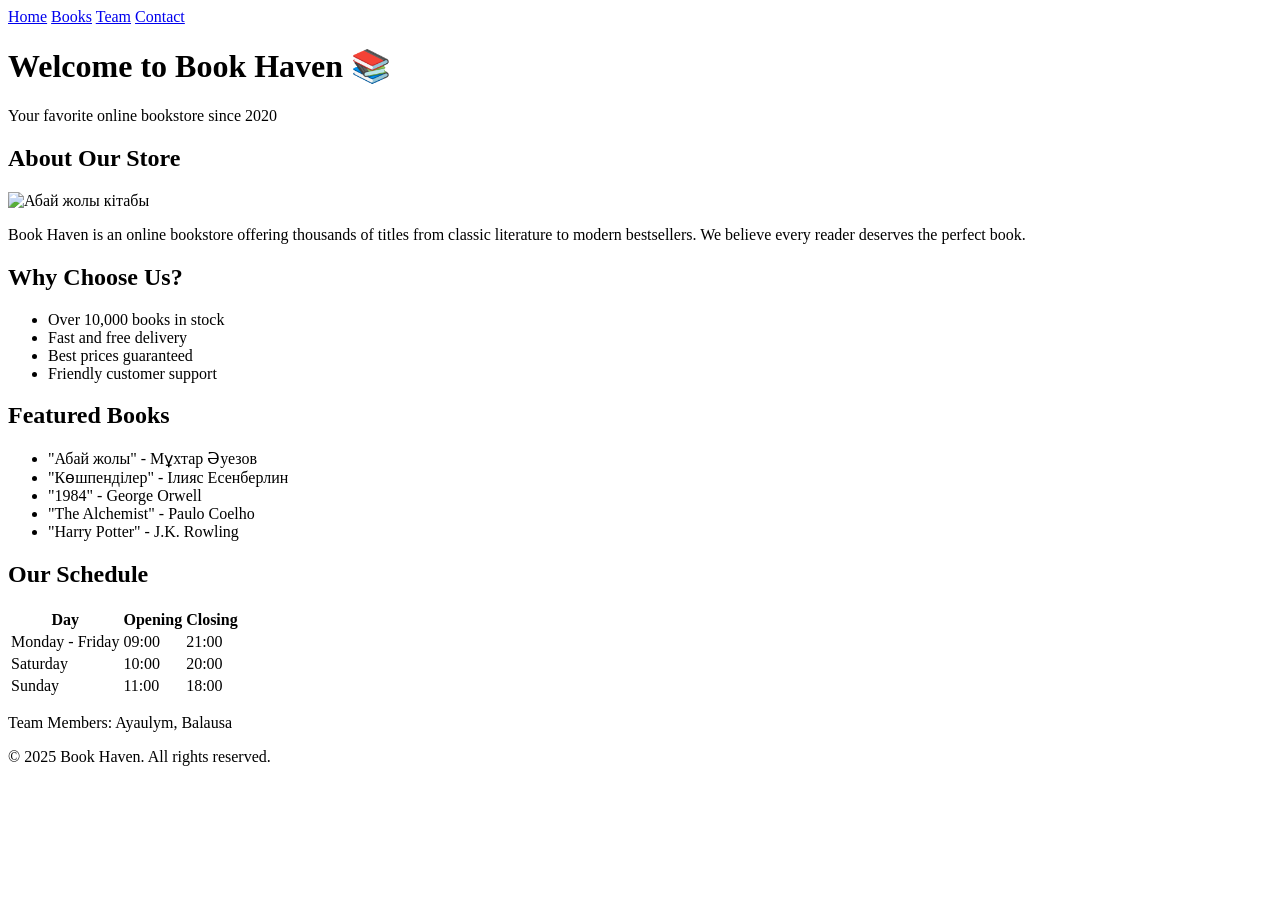
==== index.html @ 61e409a7 "Add files via upload" ====
<!DOCTYPE html>
<html lang="en">
<head>
    <meta charset="UTF-8">
    <meta name="viewport" content="width=device-width, initial-scale=1.0">
    <title>Home - Book Haven</title>
    <link rel="stylesheet" href="css/style.css">
</head>
<body>

    <nav class="nav-menu">
        <a href="index.html" class="active">Home</a>
        <a href="books.html">Books</a>
        <a href="team.html">Team</a>
        <a href="contact.html">Contact</a>
    </nav>

    <header id="main-header">
        <h1>Welcome to Book Haven 📚</h1>
        <p>Your favorite online bookstore since 2020</p>
    </header>

    <main>
        <section class="card">
            <h2>About Our Store</h2>
            <img src="images/book1.jpg" alt="Абай жолы кітабы" class="feature-img">
            <p>Book Haven is an online bookstore offering thousands of titles from classic literature to modern bestsellers. We believe every reader deserves the perfect book.</p>
        </section>

        <section class="card">
            <h2>Why Choose Us?</h2>
            <ul>
                <li>Over 10,000 books in stock</li>
                <li>Fast and free delivery</li>
                <li>Best prices guaranteed</li>
                <li>Friendly customer support</li>
            </ul>
        </section>

        <section class="card">
            <h2>Featured Books</h2>
            <ul>
                <li>"Абай жолы" - Мұхтар Әуезов</li>
                <li>"Көшпенділер" - Ілияс Есенберлин</li>
                <li>"1984" - George Orwell</li>
                <li>"The Alchemist" - Paulo Coelho</li>
                <li>"Harry Potter" - J.K. Rowling</li>
            </ul>
        </section>

        <section class="card">
            <h2>Our Schedule</h2>
            <table>
                <tr>
                    <th>Day</th>
                    <th>Opening</th>
                    <th>Closing</th>
                </tr>
                <tr>
                    <td>Monday - Friday</td>
                    <td>09:00</td>
                    <td>21:00</td>
                </tr>
                <tr>
                    <td>Saturday</td>
                    <td>10:00</td>
                    <td>20:00</td>
                </tr>
                <tr>
                    <td>Sunday</td>
                    <td>11:00</td>
                    <td>18:00</td>
                </tr>
            </table>
        </section>
    </main>

    <footer>
        <p>Team Members: Ayaulym, Balausa</p>
        <p>&copy; 2025 Book Haven. All rights reserved.</p>
    </footer>

</body>
</html>
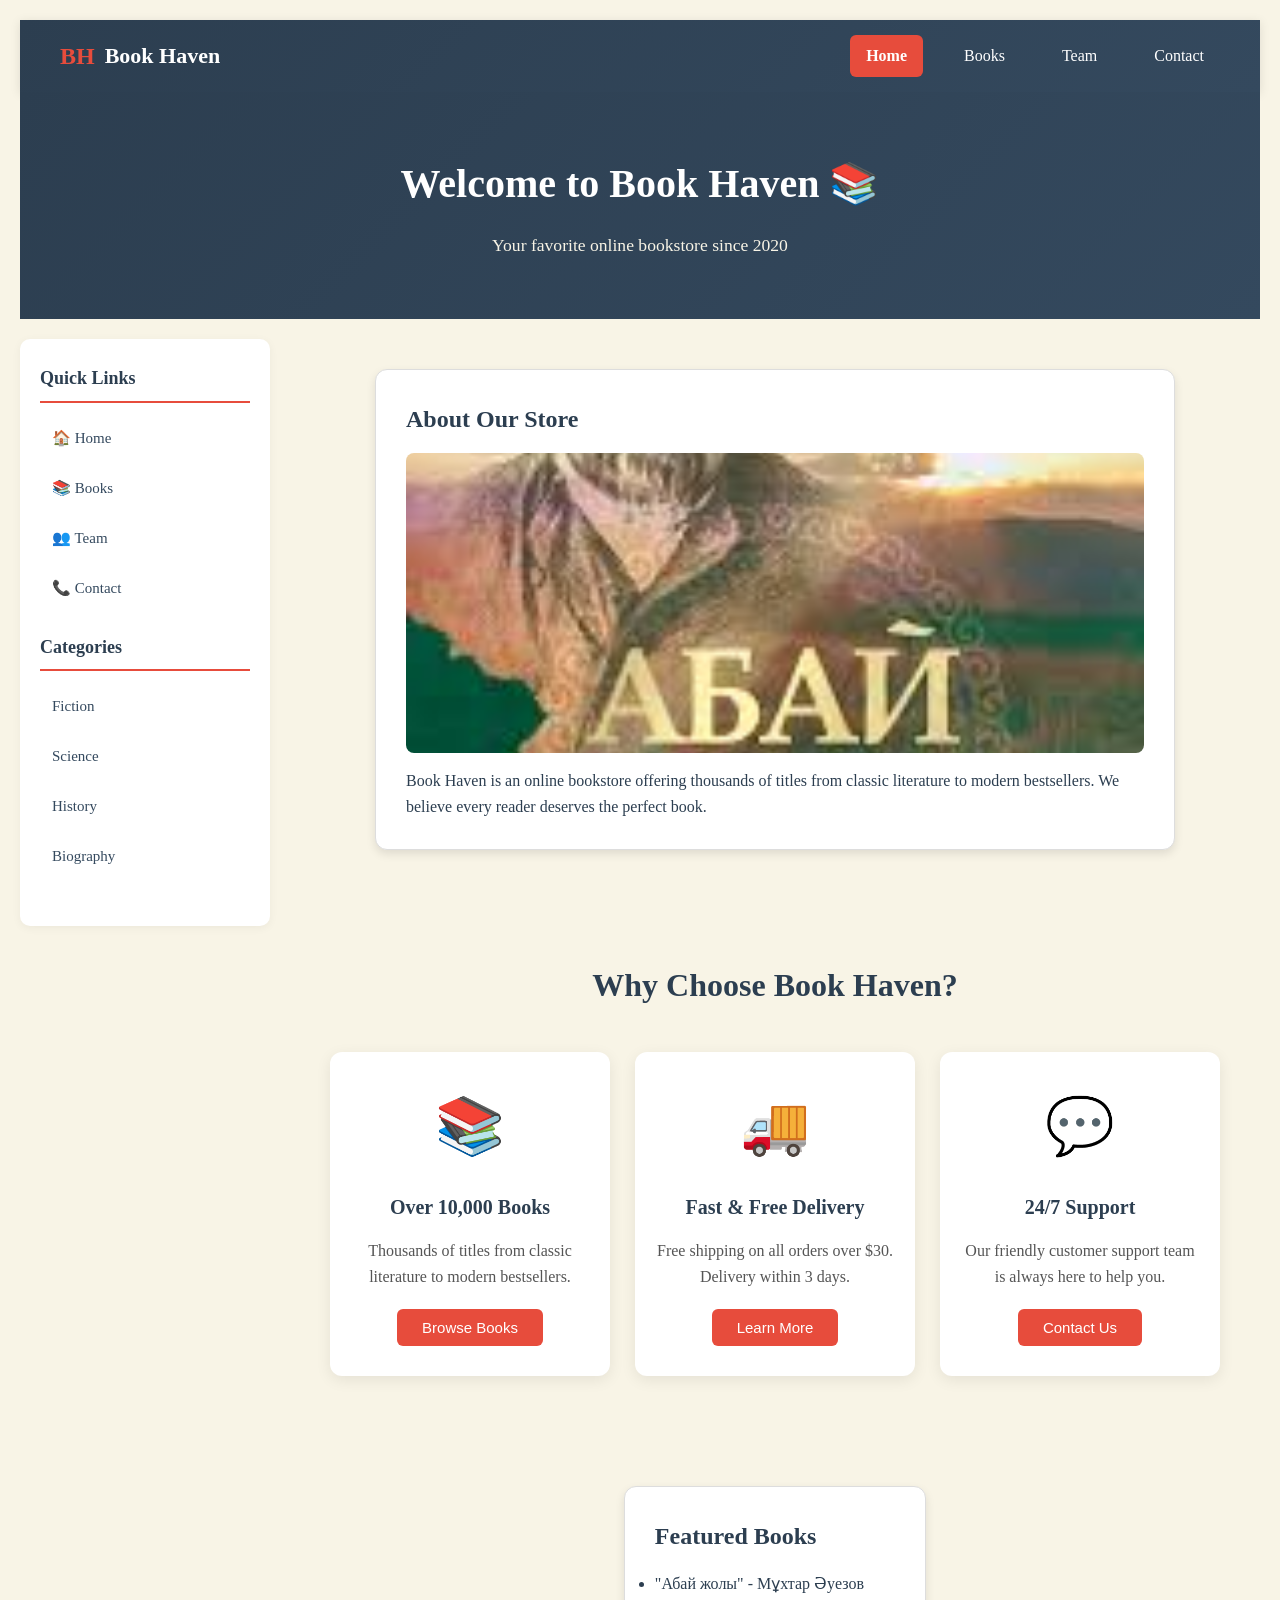
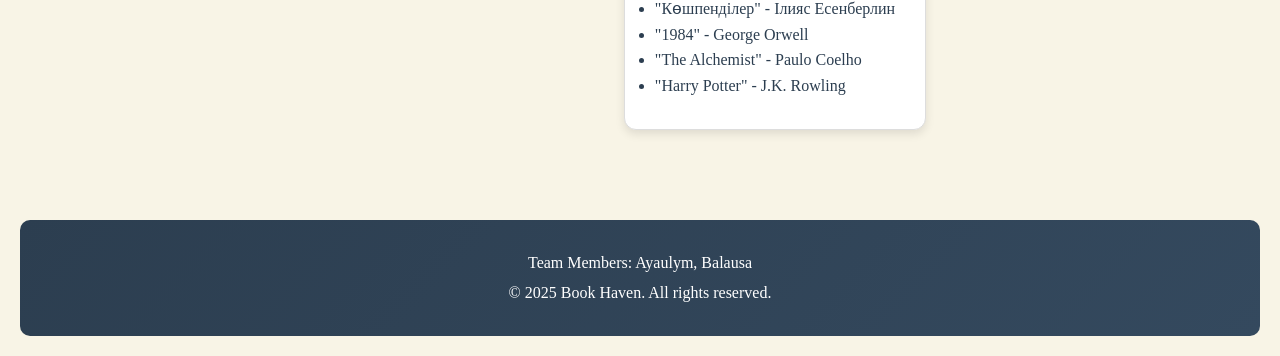
==== commit 5291f723: "Assignment 2: Complete Flexbox and Grid layouts" ====
--- a/index.html
+++ b/index.html
@@ -1,84 +1,104 @@
-<!DOCTYPE html>
-<html lang="en">
-<head>
-    <meta charset="UTF-8">
-    <meta name="viewport" content="width=device-width, initial-scale=1.0">
-    <title>Home - Book Haven</title>
-    <link rel="stylesheet" href="css/style.css">
-</head>
-<body>
-
-    <nav class="nav-menu">
-        <a href="index.html" class="active">Home</a>
-        <a href="books.html">Books</a>
-        <a href="team.html">Team</a>
-        <a href="contact.html">Contact</a>
-    </nav>
-
-    <header id="main-header">
-        <h1>Welcome to Book Haven 📚</h1>
-        <p>Your favorite online bookstore since 2020</p>
-    </header>
-
-    <main>
-        <section class="card">
-            <h2>About Our Store</h2>
-            <img src="images/book1.jpg" alt="Абай жолы кітабы" class="feature-img">
-            <p>Book Haven is an online bookstore offering thousands of titles from classic literature to modern bestsellers. We believe every reader deserves the perfect book.</p>
-        </section>
-
-        <section class="card">
-            <h2>Why Choose Us?</h2>
-            <ul>
-                <li>Over 10,000 books in stock</li>
-                <li>Fast and free delivery</li>
-                <li>Best prices guaranteed</li>
-                <li>Friendly customer support</li>
-            </ul>
-        </section>
-
-        <section class="card">
-            <h2>Featured Books</h2>
-            <ul>
-                <li>"Абай жолы" - Мұхтар Әуезов</li>
-                <li>"Көшпенділер" - Ілияс Есенберлин</li>
-                <li>"1984" - George Orwell</li>
-                <li>"The Alchemist" - Paulo Coelho</li>
-                <li>"Harry Potter" - J.K. Rowling</li>
-            </ul>
-        </section>
-
-        <section class="card">
-            <h2>Our Schedule</h2>
-            <table>
-                <tr>
-                    <th>Day</th>
-                    <th>Opening</th>
-                    <th>Closing</th>
-                </tr>
-                <tr>
-                    <td>Monday - Friday</td>
-                    <td>09:00</td>
-                    <td>21:00</td>
-                </tr>
-                <tr>
-                    <td>Saturday</td>
-                    <td>10:00</td>
-                    <td>20:00</td>
-                </tr>
-                <tr>
-                    <td>Sunday</td>
-                    <td>11:00</td>
-                    <td>18:00</td>
-                </tr>
-            </table>
-        </section>
-    </main>
-
-    <footer>
-        <p>Team Members: Ayaulym, Balausa</p>
-        <p>&copy; 2025 Book Haven. All rights reserved.</p>
-    </footer>
-
-</body>
-</html>
+<!DOCTYPE html>
+<html lang="en">
+<head>
+    <meta charset="UTF-8">
+    <meta name="viewport" content="width=device-width, initial-scale=1.0">
+    <title>Home - Book Haven</title>
+    <link rel="stylesheet" href="css/style.css">
+</head>
+<body>
+
+    <div class="page-layout">
+
+        <header class="page-header">
+            <header class="navbar">
+                <div class="logo">
+                    <span style="font-size: 24px; color: #e74c3c; font-weight: bold;">BH</span>
+                    <span>Book Haven</span>
+                </div>
+                <nav class="nav-menu">
+                    <a href="index.html" class="active">Home</a>
+                    <a href="books.html">Books</a>
+                    <a href="team.html">Team</a>
+                    <a href="contact.html">Contact</a>
+                </nav>
+            </header>
+
+            <header id="main-header">
+                <h1>Welcome to Book Haven 📚</h1>
+                <p>Your favorite online bookstore since 2020</p>
+            </header>
+        </header>
+
+        <aside class="sidebar">
+            <h3>Quick Links</h3>
+            <ul>
+                <li><a href="index.html">🏠 Home</a></li>
+                <li><a href="books.html">📚 Books</a></li>
+                <li><a href="team.html">👥 Team</a></li>
+                <li><a href="contact.html">📞 Contact</a></li>
+            </ul>
+
+            <h3>Categories</h3>
+            <ul>
+                <li><a href="#">Fiction</a></li>
+                <li><a href="#">Science</a></li>
+                <li><a href="#">History</a></li>
+                <li><a href="#">Biography</a></li>
+            </ul>
+        </aside>
+
+        <main class="main-content">
+
+            <section class="card">
+                <h2>About Our Store</h2>
+                <img src="images/book1.jpg" alt="Абай жолы кітабы" class="feature-img">
+                <p>Book Haven is an online bookstore offering thousands of titles from classic literature to modern bestsellers. We believe every reader deserves the perfect book.</p>
+            </section>
+
+            <section class="cards-section">
+                <h2>Why Choose Book Haven?</h2>
+                <div class="cards-container">
+                    <div class="card-item">
+                        <div class="card-icon">📚</div>
+                        <h3>Over 10,000 Books</h3>
+                        <p>Thousands of titles from classic literature to modern bestsellers.</p>
+                        <button>Browse Books</button>
+                    </div>
+                    <div class="card-item">
+                        <div class="card-icon">🚚</div>
+                        <h3>Fast & Free Delivery</h3>
+                        <p>Free shipping on all orders over $30. Delivery within 3 days.</p>
+                        <button>Learn More</button>
+                    </div>
+                    <div class="card-item">
+                        <div class="card-icon">💬</div>
+                        <h3>24/7 Support</h3>
+                        <p>Our friendly customer support team is always here to help you.</p>
+                        <button>Contact Us</button>
+                    </div>
+                </div>
+            </section>
+
+            <section class="card">
+                <h2>Featured Books</h2>
+                <ul>
+                    <li>"Абай жолы" - Мұхтар Әуезов</li>
+                    <li>"Көшпенділер" - Ілияс Есенберлин</li>
+                    <li>"1984" - George Orwell</li>
+                    <li>"The Alchemist" - Paulo Coelho</li>
+                    <li>"Harry Potter" - J.K. Rowling</li>
+                </ul>
+            </section>
+
+        </main>
+
+        <footer class="page-footer">
+            <p>Team Members: Ayaulym, Balausa</p>
+            <p>&copy; 2025 Book Haven. All rights reserved.</p>
+        </footer>
+
+    </div>
+
+</body>
+</html>
--- a/css/style.css
+++ b/css/style.css
@@ -0,0 +1,459 @@
+* {
+    margin: 0;
+    padding: 0;
+    box-sizing: border-box;
+}
+
+body {
+    font-family: 'Georgia', 'Segoe UI', serif;
+    background-color: #f0eee9;
+    color: #2c3e50;
+    line-height: 1.6;
+}
+
+h1, h2, h3 {
+    color: #2c3e50;
+    margin-bottom: 15px;
+    font-family: 'Georgia', serif;
+}
+
+a {
+    text-decoration: none;
+    color: #2c3e50;
+    transition: 0.3s;
+}
+
+a:hover {
+    color: #e74c3c;
+}
+
+#main-header {
+    background: linear-gradient(135deg, #2c3e50, #34495e);
+    color: white;
+    padding: 60px 20px;
+    text-align: center;
+}
+
+#main-header h1 {
+    color: white;
+    font-size: 2.5rem;
+}
+
+#main-header p {
+    color: #f8f4e6;
+    font-size: 1.1rem;
+}
+
+
+.navbar {
+  display: flex;
+  justify-content: space-between;
+  align-items: center;
+  padding: 15px 40px;
+  background: linear-gradient(135deg, #2c3e50, #34495e);
+  box-shadow: 0 2px 10px rgba(0, 0, 0, 0.1);
+}
+
+.logo {
+  display: flex;
+  align-items: center;
+  gap: 10px;
+  color: white;
+  font-size: 22px;
+  font-weight: bold;
+  font-family: 'Georgia', serif;
+}
+
+.logo img {
+  width: 45px;
+  height: 45px;
+  object-fit: contain;
+  border-radius: 50%;
+}
+
+.nav-menu {
+  display: flex;
+  gap: 25px;
+  align-items: center;
+  background: none;        
+  padding: 0;             
+  text-align: left;        
+}
+
+.nav-menu a {
+  color: white;
+  text-decoration: none;
+  font-size: 16px;
+  padding: 8px 16px;
+  border-radius: 6px;
+  transition: all 0.3s ease;
+  margin: 0;               
+}
+
+.nav-menu a:hover {
+  background: #e74c3c;
+  color: white;
+  transform: translateY(-2px);
+}
+
+.nav-menu a.active {
+  background: #e74c3c;
+  color: white;
+  font-weight: bold;
+}
+
+.card {
+    background: white;
+    margin: 30px auto;
+    padding: 30px;
+    border-radius: 12px;
+    border: 1px solid #ddd;
+    max-width: 800px;
+    box-shadow: 0 4px 10px rgba(0,0,0,0.1);
+}
+
+.feature-img {
+    width: 100%;
+    max-width: 400px;
+    height: 250px;
+    object-fit: cover;
+    border-radius: 10px;
+    margin: 15px 0;
+    display: block;
+}
+
+.profile-img {
+    width: 150px;
+    height: 150px;
+    border-radius: 50%;
+    object-fit: cover;
+    border: 4px solid #e74c3c;
+    display: block;
+    margin: 0 auto 15px;
+}
+
+table {
+    width: 100%;
+    border-collapse: collapse;
+    margin: 20px 0;
+}
+
+table th {
+    background-color: #2c3e50;
+    color: white;
+    padding: 12px;
+    text-align: left;
+}
+
+table td {
+    padding: 12px;
+    border-bottom: 1px solid #ddd;
+}
+
+table tr:hover {
+    background-color: #f8f4e6;
+}
+
+#contact-form {
+    max-width: 600px;
+    margin: 20px auto;
+}
+
+#contact-form label {
+    display: block;
+    margin-bottom: 5px;
+    font-weight: 600;
+    color: #2c3e50;
+}
+
+#contact-form input,
+#contact-form textarea,
+#contact-form select {
+    width: 100%;
+    padding: 12px;
+    margin-bottom: 15px;
+    border: 2px solid #ddd;
+    border-radius: 6px;
+    font-size: 1rem;
+    font-family: inherit;
+}
+
+#contact-form input:focus,
+#contact-form textarea:focus,
+#contact-form select:focus {
+    border-color: #e74c3c;
+    outline: none;
+    box-shadow: 0 0 8px rgba(231, 76, 60, 0.3);
+}
+
+#contact-form button {
+    background-color: #e74c3c;
+    color: white;
+    padding: 12px 40px;
+    border: none;
+    border-radius: 6px;
+    font-size: 1rem;
+    cursor: pointer;
+    transition: 0.3s;
+}
+
+#contact-form button:hover {
+    background-color: #2c3e50;
+    transform: scale(1.05);
+}
+
+footer {
+    background-color: #2c3e50;
+    color: #f8f4e6;
+    text-align: center;
+    padding: 30px 20px;
+    margin-top: 40px;
+}
+
+footer p {
+    margin: 5px 0;
+}
+
+
+
+.cards-section {
+    padding: 60px 40px;
+    text-align: center;
+}
+
+.cards-section h2 {
+    margin-bottom: 40px;
+    color: #2c3e50;
+    font-size: 32px;
+}
+
+.cards-container {
+    display: flex;
+    gap: 25px;                         
+    justify-content: center;
+    flex-wrap: wrap;
+}
+
+.card-item {
+    flex: 1;                           
+    min-width: 250px;
+    max-width: 350px;
+    display: flex;                     
+    flex-direction: column;           
+    align-items: center;
+    background: white;
+    padding: 30px 20px;
+    border-radius: 12px;
+    box-shadow: 0 4px 15px rgba(0, 0, 0, 0.08);
+    transition: transform 0.3s, box-shadow 0.3s;  
+}
+
+.card-item:hover {
+    transform: translateY(-10px);
+    box-shadow: 0 15px 30px rgba(0, 0, 0, 0.15);
+}
+
+.card-icon {
+    font-size: 56px;
+    margin-bottom: 20px;
+}
+
+.card-item h3 {
+    color: #2c3e50;
+    margin-bottom: 15px;
+    font-size: 20px;
+}
+
+.card-item p {
+    color: #555;
+    flex-grow: 1;                      
+    margin-bottom: 20px;
+    line-height: 1.6;
+}
+
+.card-item button {
+    padding: 10px 25px;
+    background: #e74c3c;
+    color: white;
+    border: none;
+    border-radius: 6px;
+    cursor: pointer;
+    font-size: 15px;
+    transition: background 0.3s;
+}
+
+.card-item button:hover {
+    background: #c0392b;
+}
+
+
+
+.page-layout {
+    display: grid;
+    grid-template-columns: 250px 1fr;     
+    grid-template-rows: auto 1fr auto;       
+    grid-template-areas:
+        "header  header"
+        "sidebar main"
+        "footer  footer";
+    gap: 20px;
+    min-height: 100vh;
+    padding: 20px;
+    background: #f8f4e6;
+}
+
+.page-header  { grid-area: header; }
+.sidebar      { grid-area: sidebar; }
+.main-content { grid-area: main; }
+.page-footer  { grid-area: footer; }
+
+.sidebar {
+    background: white;
+    padding: 25px 20px;
+    border-radius: 10px;
+    box-shadow: 0 2px 10px rgba(0, 0, 0, 0.05);
+    height: fit-content;
+}
+
+.sidebar h3 {
+    color: #2c3e50;
+    margin-bottom: 15px;
+    font-size: 18px;
+    border-bottom: 2px solid #e74c3c;
+    padding-bottom: 8px;
+}
+
+.sidebar ul {
+    list-style: none;
+    padding: 0;
+    margin-bottom: 25px;
+}
+
+.sidebar ul li {
+    margin-bottom: 10px;
+}
+
+.sidebar ul li a {
+    color: #34495e;
+    text-decoration: none;
+    font-size: 15px;
+    display: block;
+    padding: 8px 12px;
+    border-radius: 6px;
+    transition: 0.3s;
+}
+
+.sidebar ul li a:hover {
+    background: #f8f4e6;
+    color: #e74c3c;
+    padding-left: 18px;
+}
+
+.main-content {
+    display: flex;
+    flex-direction: column;
+    gap: 20px;
+}
+
+.page-footer {
+    background: linear-gradient(135deg, #2c3e50, #34495e);
+    color: white;
+    text-align: center;
+    padding: 25px;
+    border-radius: 10px;
+}
+
+@media (max-width: 768px) {
+    .page-layout {
+        grid-template-columns: 1fr;
+        grid-template-areas:
+            "header"
+            "sidebar"
+            "main"
+            "footer";
+    }
+}
+
+
+.gallery-section {
+    padding: 40px 20px;
+    text-align: center;
+}
+
+.gallery-section h2 {
+    margin-bottom: 10px;
+    color: #2c3e50;
+    font-size: 32px;
+}
+
+.gallery-section p {
+    color: #555;
+    margin-bottom: 40px;
+}
+
+.gallery {
+    display: grid;
+    grid-template-columns: repeat(3, 1fr);    
+    grid-auto-rows: 220px;                    
+    gap: 15px;                                 
+}
+
+.gallery-item {
+    position: relative;
+    overflow: hidden;
+    border-radius: 10px;
+    cursor: pointer;
+    box-shadow: 0 4px 10px rgba(0, 0, 0, 0.1);
+}
+
+.gallery-item img {
+    width: 100%;
+    height: 100%;
+    object-fit: cover;
+    transition: transform 0.4s;
+}
+
+.gallery-item:hover img {
+    transform: scale(1.1);
+}
+
+.caption {
+    position: absolute;
+    bottom: 0;
+    left: 0;
+    width: 100%;
+    padding: 15px;
+    background: rgba(44, 62, 80, 0.85);
+    color: white;
+    text-align: center;
+    font-size: 16px;
+    opacity: 0;
+    transform: translateY(100%);
+    transition: opacity 0.3s, transform 0.3s;
+}
+
+.gallery-item:hover .caption {
+    opacity: 1;
+    transform: translateY(0);
+}
+
+@media (max-width: 768px) {
+    .gallery {
+        grid-template-columns: repeat(2, 1fr);
+    }
+}
+
+@media (max-width: 480px) {
+    .gallery {
+        grid-template-columns: 1fr;
+    }
+}
+
+.feature-img {
+    max-width: 100%;
+    height: auto;
+    max-height: 300px;
+    object-fit: cover;
+    border-radius: 8px;
+    margin: 15px 0;
+}
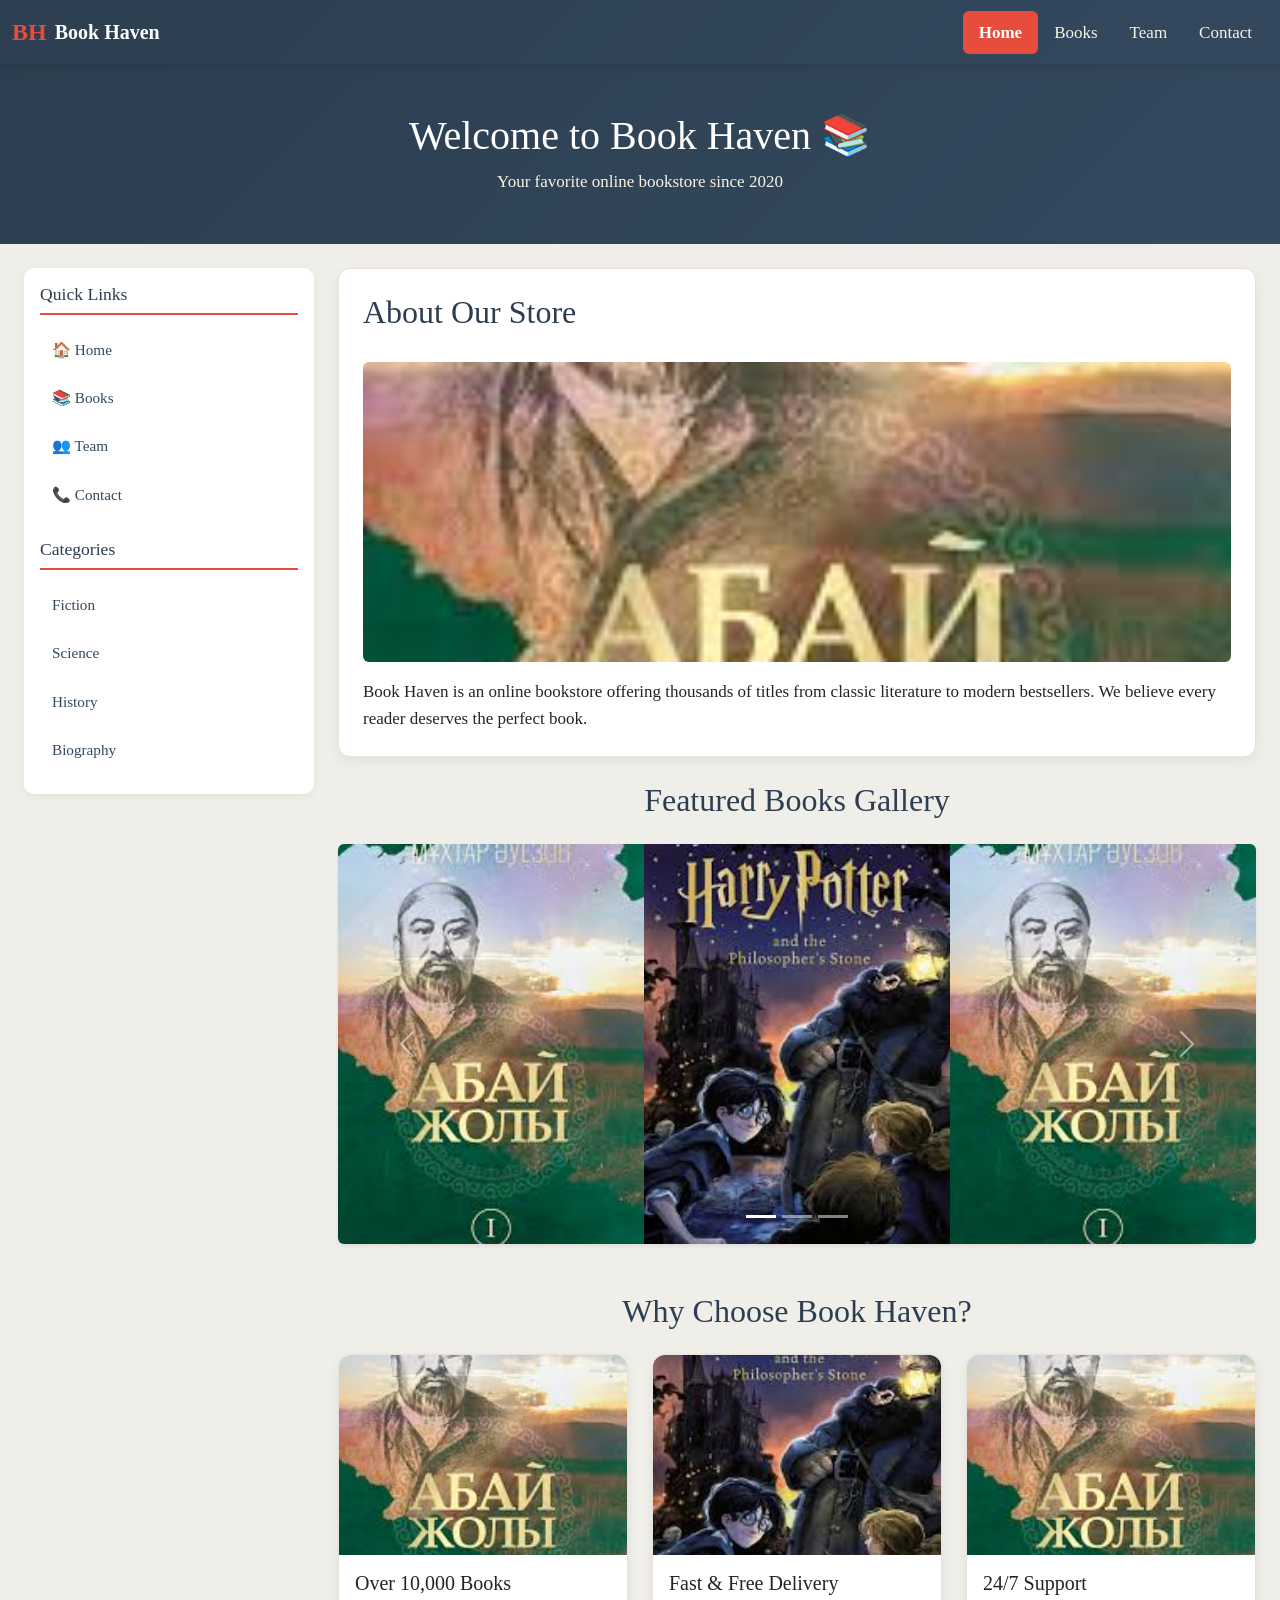
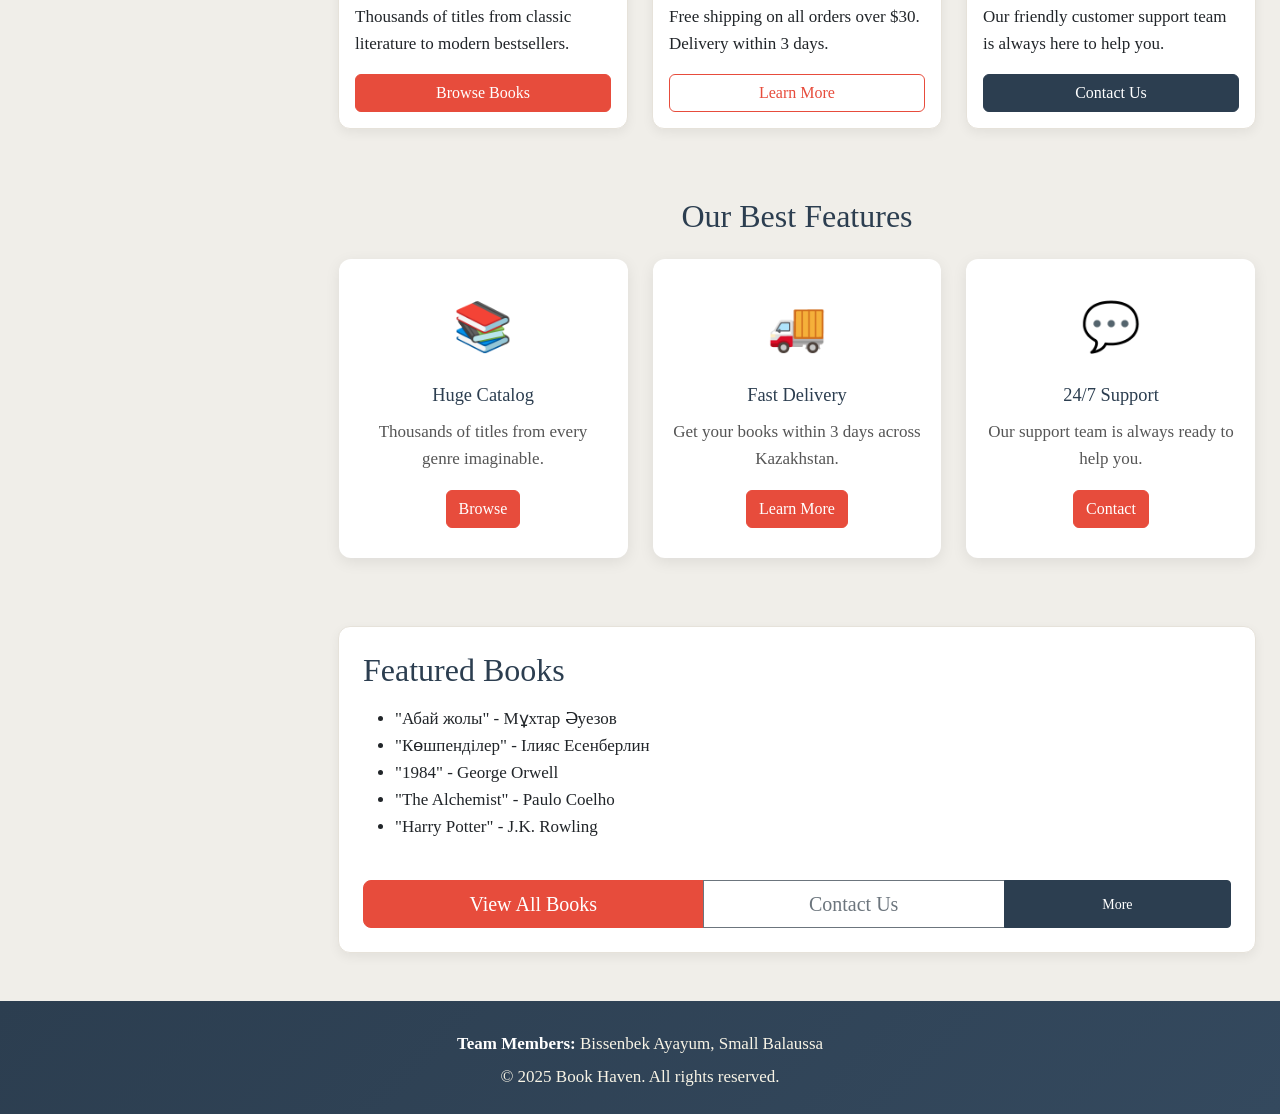
==== commit b4c0687a: "Assignment 3: Bootstrap + Media Queries" ====
--- a/index.html
+++ b/index.html
@@ -4,101 +4,198 @@
     <meta charset="UTF-8">
     <meta name="viewport" content="width=device-width, initial-scale=1.0">
     <title>Home - Book Haven</title>
+    <link href="https://cdn.jsdelivr.net/npm/bootstrap@5.3.3/dist/css/bootstrap.min.css" rel="stylesheet">
     <link rel="stylesheet" href="css/style.css">
 </head>
 <body>
 
-    <div class="page-layout">
-
-        <header class="page-header">
-            <header class="navbar">
-                <div class="logo">
-                    <span style="font-size: 24px; color: #e74c3c; font-weight: bold;">BH</span>
-                    <span>Book Haven</span>
+    <nav class="navbar navbar-expand-lg navbar-dark navbar-custom" aria-label="Main navigation">
+        <div class="container-fluid">
+            <a class="navbar-brand d-flex align-items-center gap-2" href="index.html">
+                <span class="brand-bh">BH</span>
+                <span>Book Haven</span>
+            </a>
+            <button class="navbar-toggler" type="button"
+                    data-bs-toggle="collapse"
+                    data-bs-target="#mainNavbar"
+                    aria-controls="mainNavbar"
+                    aria-expanded="false"
+                    aria-label="Toggle navigation">
+                <span class="navbar-toggler-icon"></span>
+            </button>
+            <div class="collapse navbar-collapse" id="mainNavbar">
+                <ul class="navbar-nav ms-auto mb-2 mb-lg-0">
+                    <li class="nav-item"><a class="nav-link active" aria-current="page" href="index.html">Home</a></li>
+                    <li class="nav-item"><a class="nav-link" href="books.html">Books</a></li>
+                    <li class="nav-item"><a class="nav-link" href="team.html">Team</a></li>
+                    <li class="nav-item"><a class="nav-link" href="contact.html">Contact</a></li>
+                </ul>
+            </div>
+        </div>
+    </nav>
+
+    <header id="main-header" class="text-center py-5">
+        <h1 class="mb-2">Welcome to Book Haven 📚</h1>
+        <p class="mb-0">Your favorite online bookstore since 2020</p>
+    </header>
+
+    <div class="container-fluid px-3 px-md-4 py-4">
+        <div class="row g-4">
+
+            <aside class="col-12 col-lg-3">
+                <div class="sidebar p-3">
+                    <h3>Quick Links</h3>
+                    <ul class="list-unstyled">
+                        <li><a href="index.html">🏠 Home</a></li>
+                        <li><a href="books.html">📚 Books</a></li>
+                        <li><a href="team.html">👥 Team</a></li>
+                        <li><a href="contact.html">📞 Contact</a></li>
+                    </ul>
+                    <h3 class="mt-4">Categories</h3>
+                    <ul class="list-unstyled mb-0">
+                        <li><a href="#">Fiction</a></li>
+                        <li><a href="#">Science</a></li>
+                        <li><a href="#">History</a></li>
+                        <li><a href="#">Biography</a></li>
+                    </ul>
                 </div>
-                <nav class="nav-menu">
-                    <a href="index.html" class="active">Home</a>
-                    <a href="books.html">Books</a>
-                    <a href="team.html">Team</a>
-                    <a href="contact.html">Contact</a>
-                </nav>
-            </header>
-
-            <header id="main-header">
-                <h1>Welcome to Book Haven 📚</h1>
-                <p>Your favorite online bookstore since 2020</p>
-            </header>
-        </header>
-
-        <aside class="sidebar">
-            <h3>Quick Links</h3>
-            <ul>
-                <li><a href="index.html">🏠 Home</a></li>
-                <li><a href="books.html">📚 Books</a></li>
-                <li><a href="team.html">👥 Team</a></li>
-                <li><a href="contact.html">📞 Contact</a></li>
-            </ul>
-
-            <h3>Categories</h3>
-            <ul>
-                <li><a href="#">Fiction</a></li>
-                <li><a href="#">Science</a></li>
-                <li><a href="#">History</a></li>
-                <li><a href="#">Biography</a></li>
-            </ul>
-        </aside>
-
-        <main class="main-content">
-
-            <section class="card">
-                <h2>About Our Store</h2>
-                <img src="images/book1.jpg" alt="Абай жолы кітабы" class="feature-img">
-                <p>Book Haven is an online bookstore offering thousands of titles from classic literature to modern bestsellers. We believe every reader deserves the perfect book.</p>
-            </section>
-
-            <section class="cards-section">
-                <h2>Why Choose Book Haven?</h2>
-                <div class="cards-container">
-                    <div class="card-item">
-                        <div class="card-icon">📚</div>
-                        <h3>Over 10,000 Books</h3>
-                        <p>Thousands of titles from classic literature to modern bestsellers.</p>
-                        <button>Browse Books</button>
-                    </div>
-                    <div class="card-item">
-                        <div class="card-icon">🚚</div>
-                        <h3>Fast & Free Delivery</h3>
-                        <p>Free shipping on all orders over $30. Delivery within 3 days.</p>
-                        <button>Learn More</button>
-                    </div>
-                    <div class="card-item">
-                        <div class="card-icon">💬</div>
-                        <h3>24/7 Support</h3>
-                        <p>Our friendly customer support team is always here to help you.</p>
-                        <button>Contact Us</button>
-                    </div>
-                </div>
-            </section>
-
-            <section class="card">
-                <h2>Featured Books</h2>
-                <ul>
-                    <li>"Абай жолы" - Мұхтар Әуезов</li>
-                    <li>"Көшпенділер" - Ілияс Есенберлин</li>
-                    <li>"1984" - George Orwell</li>
-                    <li>"The Alchemist" - Paulo Coelho</li>
-                    <li>"Harry Potter" - J.K. Rowling</li>
-                </ul>
-            </section>
-
-        </main>
-
-        <footer class="page-footer">
-            <p>Team Members: Ayaulym, Balausa</p>
-            <p>&copy; 2025 Book Haven. All rights reserved.</p>
-        </footer>
-
+            </aside>
+
+            <main class="col-12 col-lg-9">
+
+                <section class="card p-4 mb-4">
+                    <h2>About Our Store</h2>
+                    <img src="images/book1.jpg" alt="Абай жолы кітабы" class="img-fluid rounded my-3 feature-img">
+                    <p class="mb-0">Book Haven is an online bookstore offering thousands of titles from classic literature to modern bestsellers. We believe every reader deserves the perfect book.</p>
+                </section>
+
+                <section class="mb-5">
+                    <h2 class="text-center mb-4">Featured Books Gallery</h2>
+                    <div id="bookCarousel" class="carousel slide" data-bs-ride="carousel">
+                        <div class="carousel-indicators">
+                            <button type="button" data-bs-target="#bookCarousel" data-bs-slide-to="0" class="active" aria-current="true" aria-label="Slide 1"></button>
+                            <button type="button" data-bs-target="#bookCarousel" data-bs-slide-to="1" aria-label="Slide 2"></button>
+                            <button type="button" data-bs-target="#bookCarousel" data-bs-slide-to="2" aria-label="Slide 3"></button>
+                        </div>
+                        <div class="carousel-inner rounded shadow-sm">
+                            <div class="carousel-item active">
+                                <div class="row g-0">
+                                    <div class="col-4"><img src="images/book1.jpg" class="d-block w-100 carousel-img" alt="Book 1"></div>
+                                    <div class="col-4"><img src="images/book2.jpg" class="d-block w-100 carousel-img" alt="Book 2"></div>
+                                    <div class="col-4"><img src="images/book1.jpg" class="d-block w-100 carousel-img" alt="Book 3"></div>
+                                </div>
+                            </div>
+                            <div class="carousel-item">
+                                <div class="row g-0">
+                                    <div class="col-4"><img src="images/book2.jpg" class="d-block w-100 carousel-img" alt="Book 4"></div>
+                                    <div class="col-4"><img src="images/book1.jpg" class="d-block w-100 carousel-img" alt="Book 5"></div>
+                                    <div class="col-4"><img src="images/book2.jpg" class="d-block w-100 carousel-img" alt="Book 6"></div>
+                                </div>
+                            </div>
+                            <div class="carousel-item">
+                                <div class="row g-0">
+                                    <div class="col-4"><img src="images/book1.jpg" class="d-block w-100 carousel-img" alt="Book 7"></div>
+                                    <div class="col-4"><img src="images/book2.jpg" class="d-block w-100 carousel-img" alt="Book 8"></div>
+                                    <div class="col-4"><img src="images/book1.jpg" class="d-block w-100 carousel-img" alt="Book 9"></div>
+                                </div>
+                            </div>
+                        </div>
+                        <button class="carousel-control-prev" type="button" data-bs-target="#bookCarousel" data-bs-slide="prev">
+                            <span class="carousel-control-prev-icon" aria-hidden="true"></span>
+                            <span class="visually-hidden">Previous</span>
+                        </button>
+                        <button class="carousel-control-next" type="button" data-bs-target="#bookCarousel" data-bs-slide="next">
+                            <span class="carousel-control-next-icon" aria-hidden="true"></span>
+                            <span class="visually-hidden">Next</span>
+                        </button>
+                    </div>
+                </section>
+
+                <section class="mb-5">
+                    <h2 class="text-center mb-4">Why Choose Book Haven?</h2>
+                    <div class="row row-cols-1 row-cols-md-3 g-4">
+                        <div class="col">
+                            <div class="card h-100">
+                                <img src="images/book1.jpg" class="card-img-top" alt="Books">
+                                <div class="card-body d-flex flex-column">
+                                    <h5 class="card-title">Over 10,000 Books</h5>
+                                    <p class="card-text flex-grow-1">Thousands of titles from classic literature to modern bestsellers.</p>
+                                    <a href="books.html" class="btn btn-primary">Browse Books</a>
+                                </div>
+                            </div>
+                        </div>
+                        <div class="col">
+                            <div class="card h-100">
+                                <img src="images/book2.jpg" class="card-img-top" alt="Delivery">
+                                <div class="card-body d-flex flex-column">
+                                    <h5 class="card-title">Fast &amp; Free Delivery</h5>
+                                    <p class="card-text flex-grow-1">Free shipping on all orders over $30. Delivery within 3 days.</p>
+                                    <a href="#" class="btn btn-outline-primary">Learn More</a>
+                                </div>
+                            </div>
+                        </div>
+                        <div class="col">
+                            <div class="card h-100">
+                                <img src="images/book1.jpg" class="card-img-top" alt="Support">
+                                <div class="card-body d-flex flex-column">
+                                    <h5 class="card-title">24/7 Support</h5>
+                                    <p class="card-text flex-grow-1">Our friendly customer support team is always here to help you.</p>
+                                    <a href="contact.html" class="btn btn-secondary">Contact Us</a>
+                                </div>
+                            </div>
+                        </div>
+                    </div>
+                </section>
+
+                <section class="cards-section mb-5">
+                    <h2 class="text-center mb-4">Our Best Features</h2>
+                    <div class="cards-container">
+                        <div class="card-item">
+                            <div class="card-icon">📚</div>
+                            <h3>Huge Catalog</h3>
+                            <p>Thousands of titles from every genre imaginable.</p>
+                            <button type="button" class="btn btn-primary">Browse</button>
+                        </div>
+                        <div class="card-item">
+                            <div class="card-icon">🚚</div>
+                            <h3>Fast Delivery</h3>
+                            <p>Get your books within 3 days across Kazakhstan.</p>
+                            <button type="button" class="btn btn-primary">Learn More</button>
+                        </div>
+                        <div class="card-item">
+                            <div class="card-icon">💬</div>
+                            <h3>24/7 Support</h3>
+                            <p>Our support team is always ready to help you.</p>
+                            <button type="button" class="btn btn-primary">Contact</button>
+                        </div>
+                    </div>
+                </section>
+
+                <section class="card p-4 mb-4">
+                    <h2>Featured Books</h2>
+                    <ul class="mb-3">
+                        <li>"Абай жолы" - Мұхтар Әуезов</li>
+                        <li>"Көшпенділер" - Ілияс Есенберлин</li>
+                        <li>"1984" - George Orwell</li>
+                        <li>"The Alchemist" - Paulo Coelho</li>
+                        <li>"Harry Potter" - J.K. Rowling</li>
+                    </ul>
+                    <div class="btn-group mt-lg-4" role="group" aria-label="Book actions">
+                        <a href="books.html" class="btn btn-primary btn-lg">View All Books</a>
+                        <a href="contact.html" class="btn btn-outline-secondary btn-lg">Contact Us</a>
+                        <button type="button" class="btn btn-secondary btn-sm">More</button>
+                    </div>
+                </section>
+
+            </main>
+        </div>
     </div>
 
+    <footer class="page-footer text-center py-4">
+        <p class="mb-1"><strong>Team Members:</strong> Bissenbek Ayayum, Small Balaussa</p>
+        <p class="mb-0">&copy; 2025 Book Haven. All rights reserved.</p>
+    </footer>
+
+    <script src="https://cdn.jsdelivr.net/npm/bootstrap@5.3.3/dist/js/bootstrap.bundle.min.js"></script>
 </body>
 </html>
--- a/css/style.css
+++ b/css/style.css
@@ -1,6 +1,4 @@
 * {
-    margin: 0;
-    padding: 0;
     box-sizing: border-box;
 }
 
@@ -9,13 +7,18 @@
     background-color: #f0eee9;
     color: #2c3e50;
     line-height: 1.6;
+    font-size: 14px;
 }
 
 h1, h2, h3 {
     color: #2c3e50;
+    font-family: 'Georgia', serif;
     margin-bottom: 15px;
-    font-family: 'Georgia', serif;
-}
+}
+
+h1 { font-size: 1.6rem; }
+h2 { font-size: 1.3rem; }
+h3 { font-size: 1.05rem; }
 
 a {
     text-decoration: none;
@@ -25,6 +28,20 @@
 
 a:hover {
     color: #e74c3c;
+}
+
+@media (min-width: 768px) {
+    body { font-size: 16px; }
+    h1 { font-size: 2rem; }
+    h2 { font-size: 1.6rem; }
+    h3 { font-size: 1.25rem; }
+}
+
+@media (min-width: 1024px) {
+    body { font-size: 17px; }
+    h1 { font-size: 2.5rem; }
+    h2 { font-size: 2rem; }
+    h3 { font-size: 1.5rem; }
 }
 
 #main-header {
@@ -36,89 +53,120 @@
 
 #main-header h1 {
     color: white;
-    font-size: 2.5rem;
+    margin-bottom: 10px;
 }
 
 #main-header p {
     color: #f8f4e6;
+    margin-bottom: 0;
+}
+
+.navbar-custom {
+    background: linear-gradient(135deg, #2c3e50, #34495e);
+    box-shadow: 0 2px 10px rgba(0, 0, 0, 0.15);
+}
+
+.navbar-brand {
+    font-family: 'Georgia', serif;
+    font-weight: bold;
+    color: #fff !important;
+}
+
+.brand-bh {
+    font-size: 24px;
+    color: #e74c3c;
+    font-weight: bold;
+}
+
+.navbar-custom .nav-link {
+    color: #f8f4e6 !important;
+    padding: 8px 16px !important;
+    border-radius: 6px;
+    transition: all 0.3s ease;
+}
+
+.navbar-custom .nav-link:hover,
+.navbar-custom .nav-link:focus {
+    background: #e74c3c;
+    color: #fff !important;
+}
+
+.navbar-custom .nav-link.active {
+    background: #e74c3c;
+    color: #fff !important;
+    font-weight: bold;
+}
+
+.navbar-toggler {
+    border-color: rgba(255, 255, 255, 0.4);
+}
+
+.navbar-toggler:focus {
+    box-shadow: 0 0 0 0.2rem rgba(231, 76, 60, 0.5);
+}
+
+.sidebar {
+    background: white;
+    border-radius: 10px;
+    box-shadow: 0 2px 10px rgba(0, 0, 0, 0.05);
+    height: fit-content;
+}
+
+.sidebar h3 {
+    color: #2c3e50;
+    margin-bottom: 15px;
     font-size: 1.1rem;
-}
-
-
-.navbar {
-  display: flex;
-  justify-content: space-between;
-  align-items: center;
-  padding: 15px 40px;
-  background: linear-gradient(135deg, #2c3e50, #34495e);
-  box-shadow: 0 2px 10px rgba(0, 0, 0, 0.1);
-}
-
-.logo {
-  display: flex;
-  align-items: center;
-  gap: 10px;
-  color: white;
-  font-size: 22px;
-  font-weight: bold;
-  font-family: 'Georgia', serif;
-}
-
-.logo img {
-  width: 45px;
-  height: 45px;
-  object-fit: contain;
-  border-radius: 50%;
-}
-
-.nav-menu {
-  display: flex;
-  gap: 25px;
-  align-items: center;
-  background: none;        
-  padding: 0;             
-  text-align: left;        
-}
-
-.nav-menu a {
-  color: white;
-  text-decoration: none;
-  font-size: 16px;
-  padding: 8px 16px;
-  border-radius: 6px;
-  transition: all 0.3s ease;
-  margin: 0;               
-}
-
-.nav-menu a:hover {
-  background: #e74c3c;
-  color: white;
-  transform: translateY(-2px);
-}
-
-.nav-menu a.active {
-  background: #e74c3c;
-  color: white;
-  font-weight: bold;
+    border-bottom: 2px solid #e74c3c;
+    padding-bottom: 8px;
+}
+
+.sidebar ul {
+    padding: 0;
+    margin-bottom: 0;
+}
+
+.sidebar ul li {
+    margin-bottom: 8px;
+}
+
+.sidebar ul li a {
+    color: #34495e;
+    font-size: 0.95rem;
+    display: block;
+    padding: 8px 12px;
+    border-radius: 6px;
+    transition: 0.3s;
+}
+
+.sidebar ul li a:hover {
+    background: #f8f4e6;
+    color: #e74c3c;
+    padding-left: 18px;
 }
 
 .card {
-    background: white;
-    margin: 30px auto;
-    padding: 30px;
     border-radius: 12px;
-    border: 1px solid #ddd;
-    max-width: 800px;
-    box-shadow: 0 4px 10px rgba(0,0,0,0.1);
+    border: 1px solid #e6e2da;
+    box-shadow: 0 4px 12px rgba(0, 0, 0, 0.06);
+    transition: transform 0.3s, box-shadow 0.3s;
+}
+
+.card:hover {
+    box-shadow: 0 10px 25px rgba(0, 0, 0, 0.1);
+}
+
+.card-img-top {
+    height: 200px;
+    object-fit: cover;
+    border-top-left-radius: 12px;
+    border-top-right-radius: 12px;
 }
 
 .feature-img {
-    width: 100%;
-    max-width: 400px;
-    height: 250px;
+    max-width: 100%;
+    max-height: 300px;
     object-fit: cover;
     border-radius: 10px;
-    margin: 15px 0;
     display: block;
 }
 
@@ -129,123 +177,104 @@
     object-fit: cover;
     border: 4px solid #e74c3c;
     display: block;
-    margin: 0 auto 15px;
-}
-
-table {
-    width: 100%;
-    border-collapse: collapse;
-    margin: 20px 0;
-}
-
-table th {
+}
+
+.carousel-img {
+    height: 400px;
+    object-fit: cover;
+}
+
+@media (max-width: 768px) {
+    .carousel-img {
+        height: 200px;
+    }
+}
+
+.btn-primary {
+    background-color: #e74c3c;
+    border-color: #e74c3c;
+}
+
+.btn-primary:hover,
+.btn-primary:focus {
+    background-color: #c0392b;
+    border-color: #c0392b;
+}
+
+.btn-outline-primary {
+    color: #e74c3c;
+    border-color: #e74c3c;
+}
+
+.btn-outline-primary:hover {
+    background-color: #e74c3c;
+    border-color: #e74c3c;
+    color: #fff;
+}
+
+.btn-secondary {
     background-color: #2c3e50;
-    color: white;
-    padding: 12px;
-    text-align: left;
-}
-
-table td {
-    padding: 12px;
-    border-bottom: 1px solid #ddd;
-}
-
-table tr:hover {
-    background-color: #f8f4e6;
-}
-
-#contact-form {
-    max-width: 600px;
-    margin: 20px auto;
-}
-
-#contact-form label {
-    display: block;
-    margin-bottom: 5px;
-    font-weight: 600;
-    color: #2c3e50;
-}
-
-#contact-form input,
-#contact-form textarea,
-#contact-form select {
-    width: 100%;
-    padding: 12px;
-    margin-bottom: 15px;
+    border-color: #2c3e50;
+}
+
+.btn-secondary:hover {
+    background-color: #1a252f;
+    border-color: #1a252f;
+}
+
+.table thead th {
+    background-color: #2c3e50;
+    color: #fff;
+}
+
+#contact-form .form-control,
+#contact-form .form-select {
     border: 2px solid #ddd;
     border-radius: 6px;
-    font-size: 1rem;
+    padding: 12px;
     font-family: inherit;
 }
 
-#contact-form input:focus,
-#contact-form textarea:focus,
-#contact-form select:focus {
+#contact-form .form-control:focus,
+#contact-form .form-select:focus {
     border-color: #e74c3c;
-    outline: none;
     box-shadow: 0 0 8px rgba(231, 76, 60, 0.3);
 }
 
-#contact-form button {
-    background-color: #e74c3c;
-    color: white;
-    padding: 12px 40px;
-    border: none;
-    border-radius: 6px;
-    font-size: 1rem;
-    cursor: pointer;
-    transition: 0.3s;
-}
-
-#contact-form button:hover {
+#contact-form .form-label {
+    font-weight: 600;
+    color: #2c3e50;
+}
+
+#contact-form .input-group-text {
     background-color: #2c3e50;
-    transform: scale(1.05);
-}
-
-footer {
-    background-color: #2c3e50;
-    color: #f8f4e6;
-    text-align: center;
-    padding: 30px 20px;
-    margin-top: 40px;
-}
-
-footer p {
-    margin: 5px 0;
-}
-
-
+    color: #fff;
+    border-color: #2c3e50;
+}
 
 .cards-section {
-    padding: 60px 40px;
-    text-align: center;
-}
-
-.cards-section h2 {
-    margin-bottom: 40px;
-    color: #2c3e50;
-    font-size: 32px;
+    padding: 20px 0;
 }
 
 .cards-container {
     display: flex;
-    gap: 25px;                         
+    flex-wrap: wrap;
+    gap: 25px;
     justify-content: center;
-    flex-wrap: wrap;
 }
 
 .card-item {
-    flex: 1;                           
-    min-width: 250px;
-    max-width: 350px;
-    display: flex;                     
-    flex-direction: column;           
+    flex: 0 0 100%;
+    max-width: 100%;
+    display: flex;
+    flex-direction: column;
     align-items: center;
+    text-align: center;
     background: white;
     padding: 30px 20px;
     border-radius: 12px;
     box-shadow: 0 4px 15px rgba(0, 0, 0, 0.08);
-    transition: transform 0.3s, box-shadow 0.3s;  
+    transition: transform 0.3s, box-shadow 0.3s;
 }
 
 .card-item:hover {
@@ -253,149 +282,41 @@
     box-shadow: 0 15px 30px rgba(0, 0, 0, 0.15);
 }
 
-.card-icon {
-    font-size: 56px;
-    margin-bottom: 20px;
+.card-item .card-icon {
+    font-size: 48px;
+    margin-bottom: 18px;
 }
 
 .card-item h3 {
-    color: #2c3e50;
-    margin-bottom: 15px;
-    font-size: 20px;
+    font-size: 1.15rem;
+    margin-bottom: 12px;
 }
 
 .card-item p {
+    flex-grow: 1;
+    margin-bottom: 18px;
     color: #555;
-    flex-grow: 1;                      
-    margin-bottom: 20px;
-    line-height: 1.6;
-}
-
-.card-item button {
-    padding: 10px 25px;
-    background: #e74c3c;
-    color: white;
-    border: none;
-    border-radius: 6px;
-    cursor: pointer;
-    font-size: 15px;
-    transition: background 0.3s;
-}
-
-.card-item button:hover {
-    background: #c0392b;
-}
-
-
-
-.page-layout {
-    display: grid;
-    grid-template-columns: 250px 1fr;     
-    grid-template-rows: auto 1fr auto;       
-    grid-template-areas:
-        "header  header"
-        "sidebar main"
-        "footer  footer";
-    gap: 20px;
-    min-height: 100vh;
-    padding: 20px;
-    background: #f8f4e6;
-}
-
-.page-header  { grid-area: header; }
-.sidebar      { grid-area: sidebar; }
-.main-content { grid-area: main; }
-.page-footer  { grid-area: footer; }
-
-.sidebar {
-    background: white;
-    padding: 25px 20px;
-    border-radius: 10px;
-    box-shadow: 0 2px 10px rgba(0, 0, 0, 0.05);
-    height: fit-content;
-}
-
-.sidebar h3 {
-    color: #2c3e50;
-    margin-bottom: 15px;
-    font-size: 18px;
-    border-bottom: 2px solid #e74c3c;
-    padding-bottom: 8px;
-}
-
-.sidebar ul {
-    list-style: none;
-    padding: 0;
-    margin-bottom: 25px;
-}
-
-.sidebar ul li {
-    margin-bottom: 10px;
-}
-
-.sidebar ul li a {
-    color: #34495e;
-    text-decoration: none;
-    font-size: 15px;
-    display: block;
-    padding: 8px 12px;
-    border-radius: 6px;
-    transition: 0.3s;
-}
-
-.sidebar ul li a:hover {
-    background: #f8f4e6;
-    color: #e74c3c;
-    padding-left: 18px;
-}
-
-.main-content {
-    display: flex;
-    flex-direction: column;
-    gap: 20px;
-}
-
-.page-footer {
-    background: linear-gradient(135deg, #2c3e50, #34495e);
-    color: white;
-    text-align: center;
-    padding: 25px;
-    border-radius: 10px;
-}
-
-@media (max-width: 768px) {
-    .page-layout {
-        grid-template-columns: 1fr;
-        grid-template-areas:
-            "header"
-            "sidebar"
-            "main"
-            "footer";
-    }
-}
-
-
-.gallery-section {
-    padding: 40px 20px;
-    text-align: center;
-}
-
-.gallery-section h2 {
-    margin-bottom: 10px;
-    color: #2c3e50;
-    font-size: 32px;
-}
-
-.gallery-section p {
-    color: #555;
-    margin-bottom: 40px;
+}
+
+@media (min-width: 768px) {
+    .card-item {
+        flex: 0 0 calc(50% - 13px);
+        max-width: calc(50% - 13px);
+    }
+}
+
+@media (min-width: 1024px) {
+    .card-item {
+        flex: 0 0 calc(33.333% - 17px);
+        max-width: calc(33.333% - 17px);
+    }
 }
 
 .gallery {
     display: grid;
-    grid-template-columns: repeat(3, 1fr);    
-    grid-auto-rows: 220px;                    
-    gap: 15px;                                 
+    grid-template-columns: repeat(3, 1fr);
+    grid-auto-rows: 220px;
+    gap: 15px;
 }
 
 .gallery-item {
@@ -426,7 +347,7 @@
     background: rgba(44, 62, 80, 0.85);
     color: white;
     text-align: center;
-    font-size: 16px;
+    font-size: 15px;
     opacity: 0;
     transform: translateY(100%);
     transition: opacity 0.3s, transform 0.3s;
@@ -437,23 +358,33 @@
     transform: translateY(0);
 }
 
-@media (max-width: 768px) {
+@media (max-width: 992px) {
     .gallery {
         grid-template-columns: repeat(2, 1fr);
     }
 }
 
-@media (max-width: 480px) {
+@media (max-width: 576px) {
     .gallery {
         grid-template-columns: 1fr;
-    }
-}
-
-.feature-img {
-    max-width: 100%;
-    height: auto;
-    max-height: 300px;
-    object-fit: cover;
-    border-radius: 8px;
-    margin: 15px 0;
+        grid-auto-rows: 200px;
+    }
+}
+
+.page-footer {
+    background: linear-gradient(135deg, #2c3e50, #34495e);
+    color: #f8f4e6;
+}
+
+.page-footer p {
+    margin: 5px 0;
+    color: #f8f4e6;
+}
+
+.page-footer strong {
+    color: #fff;
+}
+
+.text-muted {
+    color: #6c757d !important;
 }
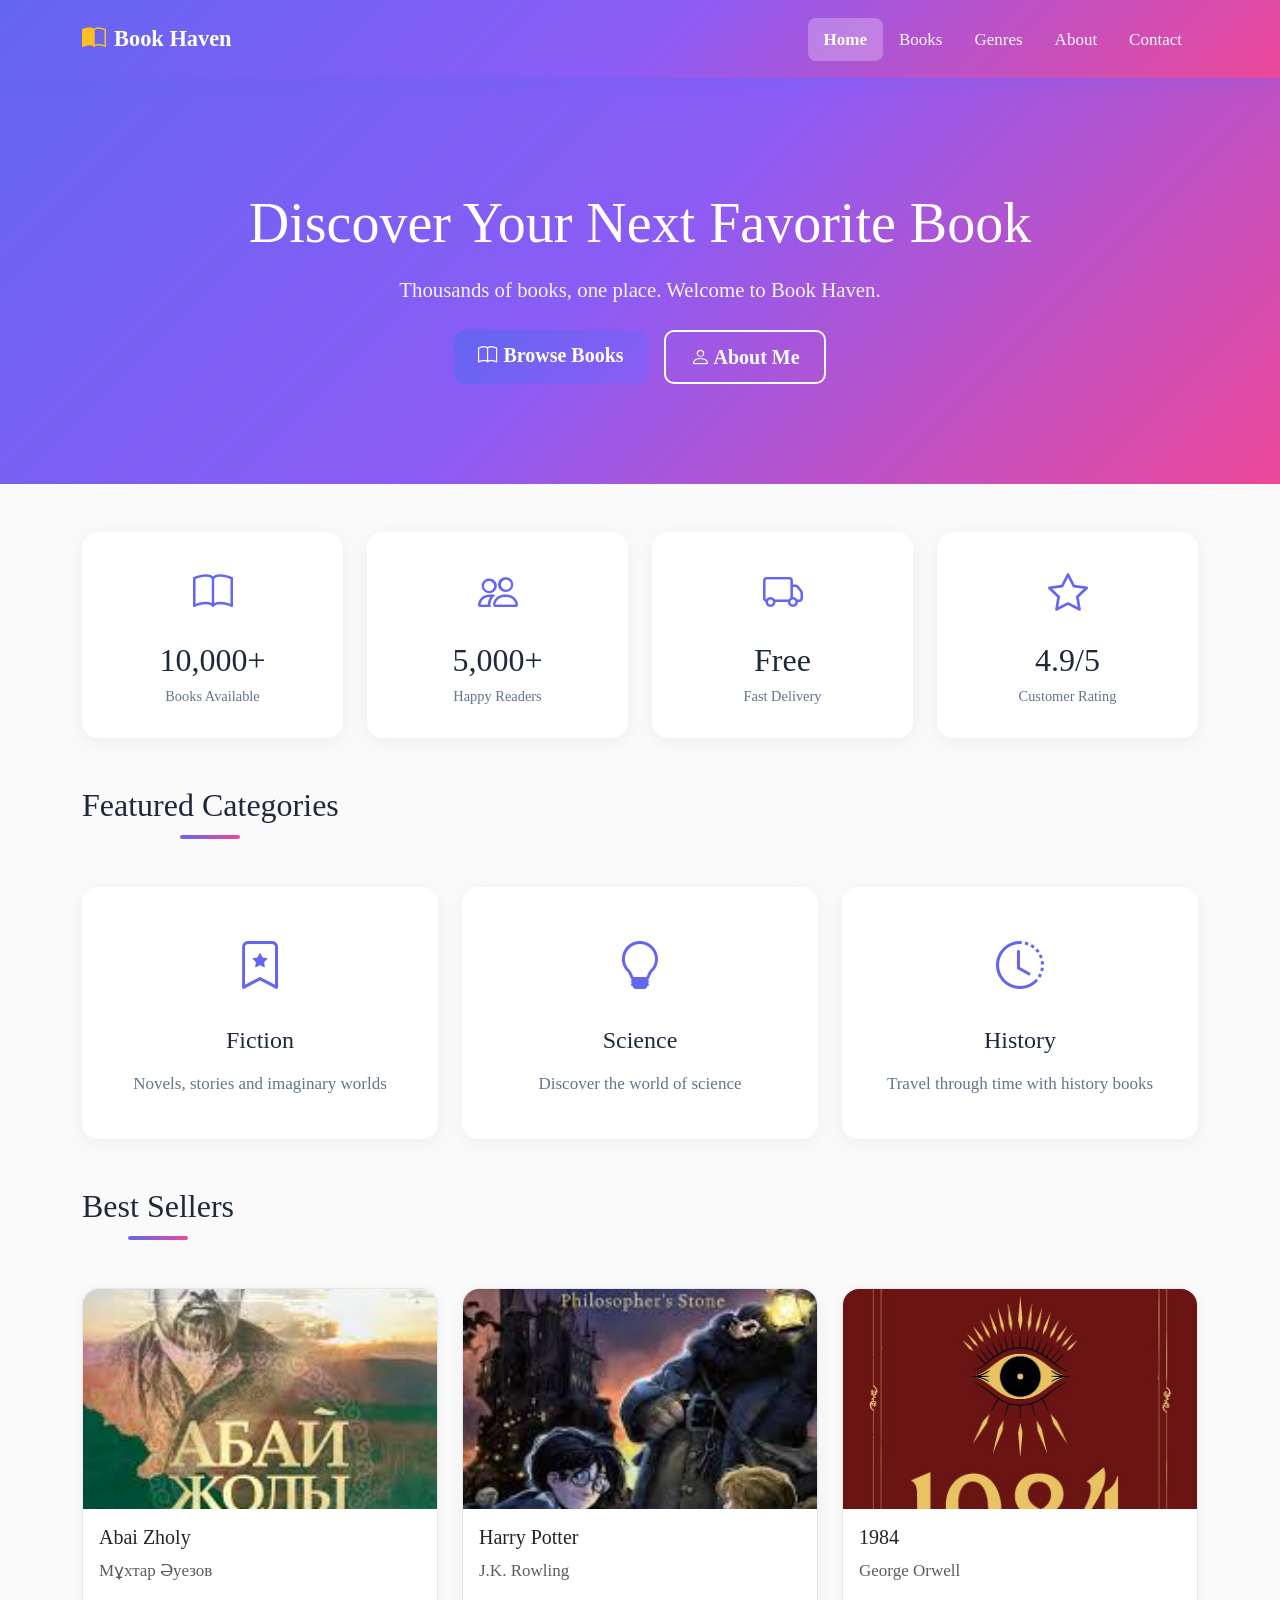
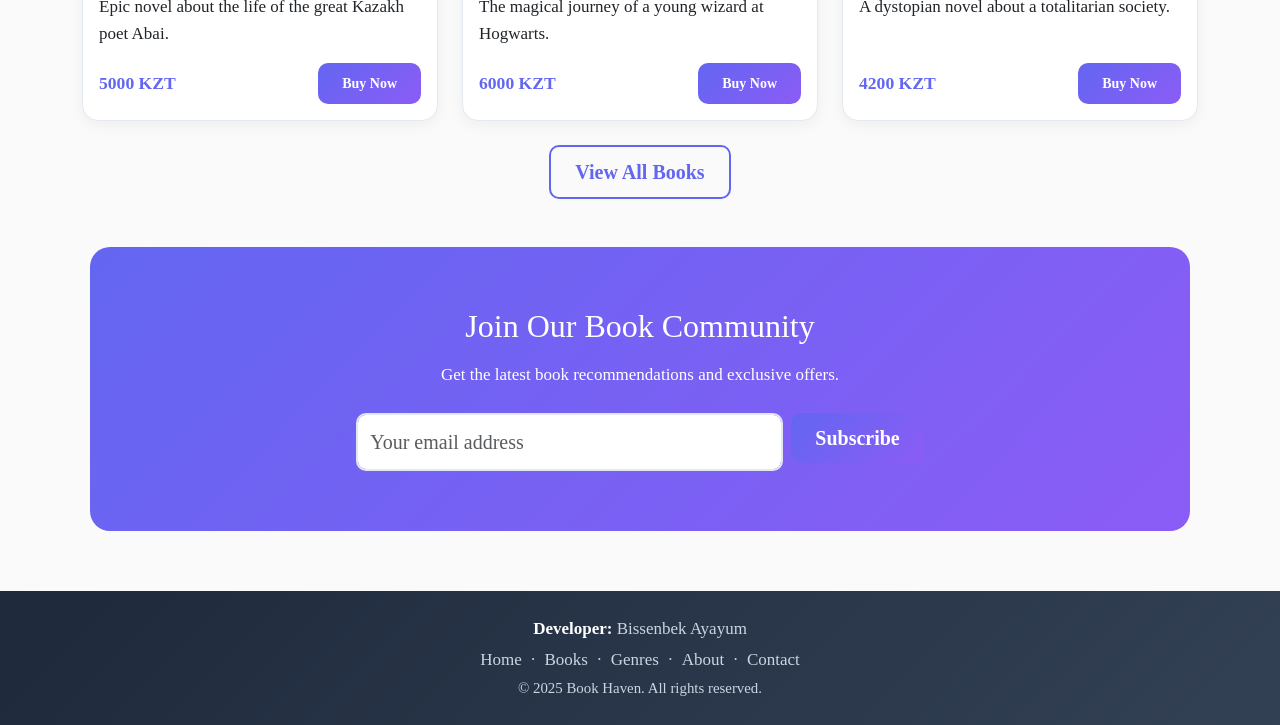
==== commit 8545634e: "Add book cover images and complete midterm project" ====
--- a/index.html
+++ b/index.html
@@ -3,197 +3,193 @@
 <head>
     <meta charset="UTF-8">
     <meta name="viewport" content="width=device-width, initial-scale=1.0">
-    <title>Home - Book Haven</title>
+    <title>Book Haven — Your Online Bookstore</title>
     <link href="https://cdn.jsdelivr.net/npm/bootstrap@5.3.3/dist/css/bootstrap.min.css" rel="stylesheet">
+    <link rel="stylesheet" href="https://cdn.jsdelivr.net/npm/bootstrap-icons@1.11.3/font/bootstrap-icons.min.css">
     <link rel="stylesheet" href="css/style.css">
 </head>
 <body>
 
-    <nav class="navbar navbar-expand-lg navbar-dark navbar-custom" aria-label="Main navigation">
-        <div class="container-fluid">
+    <nav class="navbar navbar-expand-lg navbar-dark navbar-custom fixed-top" aria-label="Main navigation">
+        <div class="container">
             <a class="navbar-brand d-flex align-items-center gap-2" href="index.html">
-                <span class="brand-bh">BH</span>
+                <i class="bi bi-book-half brand-icon"></i>
                 <span>Book Haven</span>
             </a>
-            <button class="navbar-toggler" type="button"
-                    data-bs-toggle="collapse"
-                    data-bs-target="#mainNavbar"
-                    aria-controls="mainNavbar"
-                    aria-expanded="false"
-                    aria-label="Toggle navigation">
+            <button class="navbar-toggler" type="button" data-bs-toggle="collapse" data-bs-target="#mainNavbar">
                 <span class="navbar-toggler-icon"></span>
             </button>
             <div class="collapse navbar-collapse" id="mainNavbar">
                 <ul class="navbar-nav ms-auto mb-2 mb-lg-0">
-                    <li class="nav-item"><a class="nav-link active" aria-current="page" href="index.html">Home</a></li>
+                    <li class="nav-item"><a class="nav-link active" href="index.html">Home</a></li>
                     <li class="nav-item"><a class="nav-link" href="books.html">Books</a></li>
-                    <li class="nav-item"><a class="nav-link" href="team.html">Team</a></li>
+                    <li class="nav-item"><a class="nav-link" href="genres.html">Genres</a></li>
+                    <li class="nav-item"><a class="nav-link" href="about.html">About</a></li>
                     <li class="nav-item"><a class="nav-link" href="contact.html">Contact</a></li>
                 </ul>
             </div>
         </div>
     </nav>
 
-    <header id="main-header" class="text-center py-5">
-        <h1 class="mb-2">Welcome to Book Haven 📚</h1>
-        <p class="mb-0">Your favorite online bookstore since 2020</p>
+    <header class="hero-section text-center">
+        <div class="container">
+            <h1 class="hero-title mb-3">Discover Your Next Favorite Book</h1>
+            <p class="hero-subtitle mb-4">Thousands of books, one place. Welcome to Book Haven.</p>
+            <div class="d-flex gap-3 justify-content-center flex-wrap">
+                <a href="books.html" class="btn btn-primary btn-lg">
+                    <i class="bi bi-book"></i> Browse Books
+                </a>
+                <a href="about.html" class="btn btn-outline-light btn-lg">
+                    <i class="bi bi-person"></i> About Me
+                </a>
+            </div>
+        </div>
     </header>
 
-    <div class="container-fluid px-3 px-md-4 py-4">
-        <div class="row g-4">
+    <section class="container my-5">
+        <div class="row row-cols-1 row-cols-md-2 row-cols-lg-4 g-4 text-center">
+            <div class="col">
+                <div class="stat-card">
+                    <i class="bi bi-book stat-icon"></i>
+                    <h3 class="stat-number">10,000+</h3>
+                    <p class="stat-label">Books Available</p>
+                </div>
+            </div>
+            <div class="col">
+                <div class="stat-card">
+                    <i class="bi bi-people stat-icon"></i>
+                    <h3 class="stat-number">5,000+</h3>
+                    <p class="stat-label">Happy Readers</p>
+                </div>
+            </div>
+            <div class="col">
+                <div class="stat-card">
+                    <i class="bi bi-truck stat-icon"></i>
+                    <h3 class="stat-number">Free</h3>
+                    <p class="stat-label">Fast Delivery</p>
+                </div>
+            </div>
+            <div class="col">
+                <div class="stat-card">
+                    <i class="bi bi-star stat-icon"></i>
+                    <h3 class="stat-number">4.9/5</h3>
+                    <p class="stat-label">Customer Rating</p>
+                </div>
+            </div>
+        </div>
+    </section>
 
-            <aside class="col-12 col-lg-3">
-                <div class="sidebar p-3">
-                    <h3>Quick Links</h3>
-                    <ul class="list-unstyled">
-                        <li><a href="index.html">🏠 Home</a></li>
-                        <li><a href="books.html">📚 Books</a></li>
-                        <li><a href="team.html">👥 Team</a></li>
-                        <li><a href="contact.html">📞 Contact</a></li>
-                    </ul>
-                    <h3 class="mt-4">Categories</h3>
-                    <ul class="list-unstyled mb-0">
-                        <li><a href="#">Fiction</a></li>
-                        <li><a href="#">Science</a></li>
-                        <li><a href="#">History</a></li>
-                        <li><a href="#">Biography</a></li>
-                    </ul>
-                </div>
-            </aside>
+    <section class="container my-5">
+        <h2 class="section-title text-center mb-5">Featured Categories</h2>
+        <div class="row row-cols-1 row-cols-md-3 g-4">
+            <div class="col">
+                <a href="books.html" class="text-decoration-none">
+                    <div class="category-card">
+                        <i class="bi bi-bookmark-star category-icon"></i>
+                        <h4>Fiction</h4>
+                        <p>Novels, stories and imaginary worlds</p>
+                    </div>
+                </a>
+            </div>
+            <div class="col">
+                <a href="books.html" class="text-decoration-none">
+                    <div class="category-card">
+                        <i class="bi bi-lightbulb category-icon"></i>
+                        <h4>Science</h4>
+                        <p>Discover the world of science</p>
+                    </div>
+                </a>
+            </div>
+            <div class="col">
+                <a href="books.html" class="text-decoration-none">
+                    <div class="category-card">
+                        <i class="bi bi-clock-history category-icon"></i>
+                        <h4>History</h4>
+                        <p>Travel through time with history books</p>
+                    </div>
+                </a>
+            </div>
+        </div>
+    </section>
 
-            <main class="col-12 col-lg-9">
-
-                <section class="card p-4 mb-4">
-                    <h2>About Our Store</h2>
-                    <img src="images/book1.jpg" alt="Абай жолы кітабы" class="img-fluid rounded my-3 feature-img">
-                    <p class="mb-0">Book Haven is an online bookstore offering thousands of titles from classic literature to modern bestsellers. We believe every reader deserves the perfect book.</p>
-                </section>
-
-                <section class="mb-5">
-                    <h2 class="text-center mb-4">Featured Books Gallery</h2>
-                    <div id="bookCarousel" class="carousel slide" data-bs-ride="carousel">
-                        <div class="carousel-indicators">
-                            <button type="button" data-bs-target="#bookCarousel" data-bs-slide-to="0" class="active" aria-current="true" aria-label="Slide 1"></button>
-                            <button type="button" data-bs-target="#bookCarousel" data-bs-slide-to="1" aria-label="Slide 2"></button>
-                            <button type="button" data-bs-target="#bookCarousel" data-bs-slide-to="2" aria-label="Slide 3"></button>
-                        </div>
-                        <div class="carousel-inner rounded shadow-sm">
-                            <div class="carousel-item active">
-                                <div class="row g-0">
-                                    <div class="col-4"><img src="images/book1.jpg" class="d-block w-100 carousel-img" alt="Book 1"></div>
-                                    <div class="col-4"><img src="images/book2.jpg" class="d-block w-100 carousel-img" alt="Book 2"></div>
-                                    <div class="col-4"><img src="images/book1.jpg" class="d-block w-100 carousel-img" alt="Book 3"></div>
-                                </div>
-                            </div>
-                            <div class="carousel-item">
-                                <div class="row g-0">
-                                    <div class="col-4"><img src="images/book2.jpg" class="d-block w-100 carousel-img" alt="Book 4"></div>
-                                    <div class="col-4"><img src="images/book1.jpg" class="d-block w-100 carousel-img" alt="Book 5"></div>
-                                    <div class="col-4"><img src="images/book2.jpg" class="d-block w-100 carousel-img" alt="Book 6"></div>
-                                </div>
-                            </div>
-                            <div class="carousel-item">
-                                <div class="row g-0">
-                                    <div class="col-4"><img src="images/book1.jpg" class="d-block w-100 carousel-img" alt="Book 7"></div>
-                                    <div class="col-4"><img src="images/book2.jpg" class="d-block w-100 carousel-img" alt="Book 8"></div>
-                                    <div class="col-4"><img src="images/book1.jpg" class="d-block w-100 carousel-img" alt="Book 9"></div>
-                                </div>
-                            </div>
-                        </div>
-                        <button class="carousel-control-prev" type="button" data-bs-target="#bookCarousel" data-bs-slide="prev">
-                            <span class="carousel-control-prev-icon" aria-hidden="true"></span>
-                            <span class="visually-hidden">Previous</span>
-                        </button>
-                        <button class="carousel-control-next" type="button" data-bs-target="#bookCarousel" data-bs-slide="next">
-                            <span class="carousel-control-next-icon" aria-hidden="true"></span>
-                            <span class="visually-hidden">Next</span>
-                        </button>
-                    </div>
-                </section>
-
-                <section class="mb-5">
-                    <h2 class="text-center mb-4">Why Choose Book Haven?</h2>
-                    <div class="row row-cols-1 row-cols-md-3 g-4">
-                        <div class="col">
-                            <div class="card h-100">
-                                <img src="images/book1.jpg" class="card-img-top" alt="Books">
-                                <div class="card-body d-flex flex-column">
-                                    <h5 class="card-title">Over 10,000 Books</h5>
-                                    <p class="card-text flex-grow-1">Thousands of titles from classic literature to modern bestsellers.</p>
-                                    <a href="books.html" class="btn btn-primary">Browse Books</a>
-                                </div>
-                            </div>
-                        </div>
-                        <div class="col">
-                            <div class="card h-100">
-                                <img src="images/book2.jpg" class="card-img-top" alt="Delivery">
-                                <div class="card-body d-flex flex-column">
-                                    <h5 class="card-title">Fast &amp; Free Delivery</h5>
-                                    <p class="card-text flex-grow-1">Free shipping on all orders over $30. Delivery within 3 days.</p>
-                                    <a href="#" class="btn btn-outline-primary">Learn More</a>
-                                </div>
-                            </div>
-                        </div>
-                        <div class="col">
-                            <div class="card h-100">
-                                <img src="images/book1.jpg" class="card-img-top" alt="Support">
-                                <div class="card-body d-flex flex-column">
-                                    <h5 class="card-title">24/7 Support</h5>
-                                    <p class="card-text flex-grow-1">Our friendly customer support team is always here to help you.</p>
-                                    <a href="contact.html" class="btn btn-secondary">Contact Us</a>
-                                </div>
-                            </div>
+    <section class="container my-5">
+        <h2 class="section-title text-center mb-5">Best Sellers</h2>
+        <div class="row row-cols-1 row-cols-md-3 g-4">
+            <div class="col">
+                <div class="card book-card h-100">
+                    <img src="images/book1.jpg" class="card-img-top" alt="Abai Zholy">
+                    <div class="card-body d-flex flex-column">
+                        <h5 class="card-title">Abai Zholy</h5>
+                        <p class="text-muted mb-2">Мұхтар Әуезов</p>
+                        <p class="card-text flex-grow-1">Epic novel about the life of the great Kazakh poet Abai.</p>
+                        <div class="d-flex justify-content-between align-items-center">
+                            <span class="price">5000 KZT</span>
+                            <button class="btn btn-primary btn-sm">Buy Now</button>
                         </div>
                     </div>
-                </section>
-
-                <section class="cards-section mb-5">
-                    <h2 class="text-center mb-4">Our Best Features</h2>
-                    <div class="cards-container">
-                        <div class="card-item">
-                            <div class="card-icon">📚</div>
-                            <h3>Huge Catalog</h3>
-                            <p>Thousands of titles from every genre imaginable.</p>
-                            <button type="button" class="btn btn-primary">Browse</button>
-                        </div>
-                        <div class="card-item">
-                            <div class="card-icon">🚚</div>
-                            <h3>Fast Delivery</h3>
-                            <p>Get your books within 3 days across Kazakhstan.</p>
-                            <button type="button" class="btn btn-primary">Learn More</button>
-                        </div>
-                        <div class="card-item">
-                            <div class="card-icon">💬</div>
-                            <h3>24/7 Support</h3>
-                            <p>Our support team is always ready to help you.</p>
-                            <button type="button" class="btn btn-primary">Contact</button>
+                </div>
+            </div>
+            <div class="col">
+                <div class="card book-card h-100">
+                    <img src="images/book2.jpg" class="card-img-top" alt="Harry Potter">
+                    <div class="card-body d-flex flex-column">
+                        <h5 class="card-title">Harry Potter</h5>
+                        <p class="text-muted mb-2">J.K. Rowling</p>
+                        <p class="card-text flex-grow-1">The magical journey of a young wizard at Hogwarts.</p>
+                        <div class="d-flex justify-content-between align-items-center">
+                            <span class="price">6000 KZT</span>
+                            <button class="btn btn-primary btn-sm">Buy Now</button>
                         </div>
                     </div>
-                </section>
+                </div>
+            </div>
+            <div class="col">
+                <div class="card book-card h-100">
+                    <img src="images/book3.jpg" class="card-img-top" alt="1984">
+                    <div class="card-body d-flex flex-column">
+                        <h5 class="card-title">1984</h5>
+                        <p class="text-muted mb-2">George Orwell</p>
+                        <p class="card-text flex-grow-1">A dystopian novel about a totalitarian society.</p>
+                        <div class="d-flex justify-content-between align-items-center">
+                            <span class="price">4200 KZT</span>
+                            <button class="btn btn-primary btn-sm">Buy Now</button>
+                        </div>
+                    </div>
+                </div>
+            </div>
+        </div>
+        <div class="text-center mt-4">
+            <a href="books.html" class="btn btn-outline-primary btn-lg">View All Books</a>
+        </div>
+    </section>
 
-                <section class="card p-4 mb-4">
-                    <h2>Featured Books</h2>
-                    <ul class="mb-3">
-                        <li>"Абай жолы" - Мұхтар Әуезов</li>
-                        <li>"Көшпенділер" - Ілияс Есенберлин</li>
-                        <li>"1984" - George Orwell</li>
-                        <li>"The Alchemist" - Paulo Coelho</li>
-                        <li>"Harry Potter" - J.K. Rowling</li>
-                    </ul>
-                    <div class="btn-group mt-lg-4" role="group" aria-label="Book actions">
-                        <a href="books.html" class="btn btn-primary btn-lg">View All Books</a>
-                        <a href="contact.html" class="btn btn-outline-secondary btn-lg">Contact Us</a>
-                        <button type="button" class="btn btn-secondary btn-sm">More</button>
-                    </div>
-                </section>
+    <section class="cta-section text-center my-5">
+        <div class="container">
+            <h2 class="mb-3">Join Our Book Community</h2>
+            <p class="mb-4">Get the latest book recommendations and exclusive offers.</p>
+            <form class="row g-2 justify-content-center" onsubmit="event.preventDefault(); alert('Thanks for subscribing!');">
+                <div class="col-12 col-md-5">
+                    <input type="email" class="form-control form-control-lg" placeholder="Your email address" required>
+                </div>
+                <div class="col-12 col-md-auto">
+                    <button type="submit" class="btn btn-primary btn-lg w-100">Subscribe</button>
+                </div>
+            </form>
+        </div>
+    </section>
 
-            </main>
+    <footer class="footer-custom text-center py-4">
+        <div class="container">
+            <p class="mb-1"><strong>Developer:</strong> Bissenbek Ayayum</p>
+            <p class="mb-1">
+                <a href="index.html">Home</a> ·
+                <a href="books.html">Books</a> ·
+                <a href="genres.html">Genres</a> ·
+                <a href="about.html">About</a> ·
+                <a href="contact.html">Contact</a>
+            </p>
+            <p class="mb-0 small">&copy; 2025 Book Haven. All rights reserved.</p>
         </div>
-    </div>
-
-    <footer class="page-footer text-center py-4">
-        <p class="mb-1"><strong>Team Members:</strong> Bissenbek Ayayum, Small Balaussa</p>
-        <p class="mb-0">&copy; 2025 Book Haven. All rights reserved.</p>
     </footer>
 
     <script src="https://cdn.jsdelivr.net/npm/bootstrap@5.3.3/dist/js/bootstrap.bundle.min.js"></script>
--- a/css/style.css
+++ b/css/style.css
@@ -4,95 +4,75 @@
 
 body {
     font-family: 'Georgia', 'Segoe UI', serif;
-    background-color: #f0eee9;
-    color: #2c3e50;
+    background-color: #fafafa;
+    color: #1e293b;
     line-height: 1.6;
-    font-size: 14px;
-}
-
-h1, h2, h3 {
-    color: #2c3e50;
+    font-size: 15px;
+    padding-top: 70px;
+}
+
+h1, h2, h3, h4, h5 {
+    color: #1e293b;
     font-family: 'Georgia', serif;
     margin-bottom: 15px;
 }
 
-h1 { font-size: 1.6rem; }
-h2 { font-size: 1.3rem; }
-h3 { font-size: 1.05rem; }
-
 a {
     text-decoration: none;
-    color: #2c3e50;
+    color: #6366f1;
     transition: 0.3s;
 }
 
 a:hover {
-    color: #e74c3c;
+    color: #ec4899;
 }
 
 @media (min-width: 768px) {
     body { font-size: 16px; }
-    h1 { font-size: 2rem; }
-    h2 { font-size: 1.6rem; }
-    h3 { font-size: 1.25rem; }
+    h1 { font-size: 2.2rem; }
+    h2 { font-size: 1.7rem; }
 }
 
 @media (min-width: 1024px) {
     body { font-size: 17px; }
-    h1 { font-size: 2.5rem; }
+    h1 { font-size: 2.8rem; }
     h2 { font-size: 2rem; }
-    h3 { font-size: 1.5rem; }
-}
-
-#main-header {
-    background: linear-gradient(135deg, #2c3e50, #34495e);
-    color: white;
-    padding: 60px 20px;
-    text-align: center;
-}
-
-#main-header h1 {
-    color: white;
-    margin-bottom: 10px;
-}
-
-#main-header p {
-    color: #f8f4e6;
-    margin-bottom: 0;
 }
 
 .navbar-custom {
-    background: linear-gradient(135deg, #2c3e50, #34495e);
-    box-shadow: 0 2px 10px rgba(0, 0, 0, 0.15);
+    background: linear-gradient(135deg, #6366f1, #8b5cf6, #ec4899);
+    box-shadow: 0 2px 15px rgba(99, 102, 241, 0.3);
+    padding: 15px 0;
+}
+
+.brand-icon {
+    font-size: 24px;
+    color: #fbbf24;
 }
 
 .navbar-brand {
     font-family: 'Georgia', serif;
     font-weight: bold;
     color: #fff !important;
-}
-
-.brand-bh {
-    font-size: 24px;
-    color: #e74c3c;
-    font-weight: bold;
+    font-size: 1.4rem;
 }
 
 .navbar-custom .nav-link {
-    color: #f8f4e6 !important;
+    color: #f8fafc !important;
     padding: 8px 16px !important;
-    border-radius: 6px;
+    border-radius: 8px;
     transition: all 0.3s ease;
-}
-
-.navbar-custom .nav-link:hover,
-.navbar-custom .nav-link:focus {
-    background: #e74c3c;
+    font-weight: 500;
+}
+
+.navbar-custom .nav-link:hover {
+    background: rgba(255, 255, 255, 0.15);
     color: #fff !important;
+    transform: translateY(-2px);
 }
 
 .navbar-custom .nav-link.active {
-    background: #e74c3c;
+    background: rgba(255, 255, 255, 0.25);
     color: #fff !important;
     font-weight: bold;
 }
@@ -102,72 +82,305 @@
 }
 
 .navbar-toggler:focus {
-    box-shadow: 0 0 0 0.2rem rgba(231, 76, 60, 0.5);
-}
-
-.sidebar {
+    box-shadow: 0 0 0 0.2rem rgba(255, 255, 255, 0.3);
+}
+
+.hero-section {
+    background: linear-gradient(135deg, #6366f1, #8b5cf6, #ec4899);
+    color: white;
+    padding: 120px 20px 100px;
+    margin-top: -70px;
+    padding-top: 190px;
+}
+
+.hero-title {
+    color: white;
+    font-size: 2.5rem;
+    margin-bottom: 20px;
+    font-family: 'Georgia', serif;
+}
+
+.hero-subtitle {
+    color: #f1f5f9;
+    font-size: 1.15rem;
+    margin-bottom: 30px;
+}
+
+@media (min-width: 768px) {
+    .hero-title { font-size: 3.5rem; }
+    .hero-subtitle { font-size: 1.3rem; }
+}
+
+.page-header {
+    background: linear-gradient(135deg, #6366f1, #8b5cf6);
+    color: white;
+    padding: 80px 20px 60px;
+    margin-top: -70px;
+    padding-top: 130px;
+    margin-bottom: 40px;
+}
+
+.page-header h1 {
+    color: white;
+}
+
+.page-header p {
+    color: #e0e7ff;
+}
+
+.btn-primary {
+    background: linear-gradient(135deg, #6366f1, #8b5cf6);
+    border: none;
+    border-radius: 10px;
+    font-weight: 600;
+    padding: 10px 24px;
+    transition: all 0.3s;
+}
+
+.btn-primary:hover {
+    background: linear-gradient(135deg, #4f46e5, #7c3aed);
+    transform: translateY(-2px);
+    box-shadow: 0 8px 20px rgba(99, 102, 241, 0.4);
+}
+
+.btn-outline-primary {
+    color: #6366f1;
+    border: 2px solid #6366f1;
+    border-radius: 10px;
+    font-weight: 600;
+    padding: 10px 24px;
+    transition: all 0.3s;
+}
+
+.btn-outline-primary:hover {
+    background: #6366f1;
+    border-color: #6366f1;
+    color: #fff;
+    transform: translateY(-2px);
+}
+
+.btn-outline-light {
+    color: white;
+    border: 2px solid white;
+    border-radius: 10px;
+    font-weight: 600;
+    padding: 10px 24px;
+}
+
+.btn-outline-light:hover {
     background: white;
+    color: #6366f1;
+}
+
+.btn-secondary {
+    background: #64748b;
+    border: none;
     border-radius: 10px;
-    box-shadow: 0 2px 10px rgba(0, 0, 0, 0.05);
-    height: fit-content;
-}
-
-.sidebar h3 {
-    color: #2c3e50;
+}
+
+.card {
+    border-radius: 16px;
+    border: 1px solid #e2e8f0;
+    box-shadow: 0 4px 15px rgba(0, 0, 0, 0.05);
+    transition: transform 0.3s, box-shadow 0.3s;
+    background: white;
+}
+
+.card:hover {
+    transform: translateY(-5px);
+    box-shadow: 0 15px 35px rgba(0, 0, 0, 0.1);
+}
+
+.card-img-top {
+    height: 220px;
+    object-fit: cover;
+    border-top-left-radius: 16px;
+    border-top-right-radius: 16px;
+}
+
+.book-card .price {
+    color: #6366f1;
+    font-weight: bold;
+    font-size: 1.1rem;
+}
+
+.stat-card {
+    background: white;
+    border-radius: 16px;
+    padding: 30px 20px;
+    box-shadow: 0 4px 20px rgba(0, 0, 0, 0.05);
+    transition: transform 0.3s;
+}
+
+.stat-card:hover {
+    transform: translateY(-5px);
+}
+
+.stat-icon {
+    font-size: 40px;
+    color: #6366f1;
+    display: block;
     margin-bottom: 15px;
-    font-size: 1.1rem;
-    border-bottom: 2px solid #e74c3c;
-    padding-bottom: 8px;
-}
-
-.sidebar ul {
-    padding: 0;
+}
+
+.stat-number {
+    color: #1e293b;
+    font-size: 2rem;
+    margin-bottom: 5px;
+}
+
+.stat-label {
+    color: #64748b;
     margin-bottom: 0;
-}
-
-.sidebar ul li {
-    margin-bottom: 8px;
-}
-
-.sidebar ul li a {
-    color: #34495e;
-    font-size: 0.95rem;
+    font-size: 0.9rem;
+}
+
+.category-card {
+    background: white;
+    border-radius: 16px;
+    padding: 40px 25px;
+    text-align: center;
+    box-shadow: 0 4px 20px rgba(0, 0, 0, 0.05);
+    transition: all 0.3s;
+    height: 100%;
+    border: 2px solid transparent;
+}
+
+.category-card:hover {
+    transform: translateY(-8px);
+    border-color: #6366f1;
+    box-shadow: 0 15px 35px rgba(99, 102, 241, 0.15);
+}
+
+.category-icon {
+    font-size: 48px;
+    color: #6366f1;
     display: block;
-    padding: 8px 12px;
-    border-radius: 6px;
-    transition: 0.3s;
-}
-
-.sidebar ul li a:hover {
-    background: #f8f4e6;
-    color: #e74c3c;
-    padding-left: 18px;
-}
-
-.card {
-    border-radius: 12px;
-    border: 1px solid #e6e2da;
-    box-shadow: 0 4px 12px rgba(0, 0, 0, 0.06);
+    margin-bottom: 20px;
+}
+
+.category-card h4 {
+    color: #1e293b;
+}
+
+.category-card p {
+    color: #64748b;
+    margin-bottom: 0;
+}
+
+.genre-detail-card {
+    background: white;
+    border-radius: 16px;
+    padding: 30px 25px;
+    text-align: center;
+    box-shadow: 0 4px 20px rgba(0, 0, 0, 0.06);
     transition: transform 0.3s, box-shadow 0.3s;
-}
-
-.card:hover {
-    box-shadow: 0 10px 25px rgba(0, 0, 0, 0.1);
-}
-
-.card-img-top {
-    height: 200px;
+    height: 100%;
+}
+
+.genre-detail-card:hover {
+    transform: translateY(-8px);
+    box-shadow: 0 15px 35px rgba(0, 0, 0, 0.12);
+}
+
+.genre-icon-wrap {
+    width: 70px;
+    height: 70px;
+    border-radius: 50%;
+    display: flex;
+    align-items: center;
+    justify-content: center;
+    margin: 0 auto 20px;
+    color: white;
+    font-size: 32px;
+}
+
+.gradient-purple { background: linear-gradient(135deg, #6366f1, #8b5cf6); }
+.gradient-blue { background: linear-gradient(135deg, #3b82f6, #06b6d4); }
+.gradient-amber { background: linear-gradient(135deg, #f59e0b, #f97316); }
+.gradient-green { background: linear-gradient(135deg, #10b981, #22c55e); }
+.gradient-pink { background: linear-gradient(135deg, #ec4899, #f43f5e); }
+.gradient-red { background: linear-gradient(135deg, #ef4444, #dc2626); }
+
+.genre-detail-card h4 {
+    color: #1e293b;
+    margin-bottom: 12px;
+    font-size: 1.3rem;
+}
+
+.genre-detail-card p {
+    color: #64748b;
+    margin-bottom: 16px;
+}
+
+.badge-count {
+    display: inline-block;
+    background: #f1f5f9;
+    color: #475569;
+    padding: 6px 16px;
+    border-radius: 20px;
+    font-size: 0.85rem;
+    font-weight: 600;
+}
+
+.section-title {
+    color: #1e293b;
+    position: relative;
+    display: inline-block;
+    padding-bottom: 15px;
+}
+
+.section-title::after {
+    content: '';
+    position: absolute;
+    bottom: 0;
+    left: 50%;
+    transform: translateX(-50%);
+    width: 60px;
+    height: 4px;
+    background: linear-gradient(135deg, #6366f1, #ec4899);
+    border-radius: 2px;
+}
+
+.cta-section {
+    background: linear-gradient(135deg, #6366f1, #8b5cf6);
+    color: white;
+    padding: 60px 20px;
+    border-radius: 20px;
+    margin: 60px auto;
+    max-width: 1100px;
+}
+
+.cta-section h2 {
+    color: white;
+}
+
+.footer-custom {
+    background: linear-gradient(135deg, #1e293b, #334155);
+    color: #cbd5e1;
+    margin-top: 60px;
+}
+
+.footer-custom a {
+    color: #cbd5e1;
+    margin: 0 5px;
+}
+
+.footer-custom a:hover {
+    color: #fbbf24;
+}
+
+.footer-custom strong {
+    color: #fff;
+}
+
+.profile-photo {
+    width: 220px;
+    height: 220px;
+    border-radius: 50%;
     object-fit: cover;
-    border-top-left-radius: 12px;
-    border-top-right-radius: 12px;
-}
-
-.feature-img {
-    max-width: 100%;
-    max-height: 300px;
-    object-fit: cover;
-    border-radius: 10px;
-    display: block;
+    border: 6px solid #6366f1;
+    box-shadow: 0 10px 30px rgba(99, 102, 241, 0.3);
 }
 
 .profile-img {
@@ -175,216 +388,75 @@
     height: 150px;
     border-radius: 50%;
     object-fit: cover;
-    border: 4px solid #e74c3c;
+    border: 4px solid #6366f1;
     display: block;
 }
 
-.carousel-img {
-    height: 400px;
-    object-fit: cover;
-}
-
-@media (max-width: 768px) {
-    .carousel-img {
-        height: 200px;
-    }
-}
-
-.btn-primary {
-    background-color: #e74c3c;
-    border-color: #e74c3c;
-}
-
-.btn-primary:hover,
-.btn-primary:focus {
-    background-color: #c0392b;
-    border-color: #c0392b;
-}
-
-.btn-outline-primary {
-    color: #e74c3c;
-    border-color: #e74c3c;
-}
-
-.btn-outline-primary:hover {
-    background-color: #e74c3c;
-    border-color: #e74c3c;
+.info-box {
+    background: #f8fafc;
+    border-radius: 12px;
+    padding: 15px;
+    text-align: center;
+    transition: all 0.3s;
+    height: 100%;
+}
+
+.info-box:hover {
+    background: #eef2ff;
+    transform: translateY(-3px);
+}
+
+.info-box i {
+    font-size: 24px;
+    color: #6366f1;
+    display: block;
+    margin-bottom: 8px;
+}
+
+.service-icon {
+    font-size: 42px;
+    color: #6366f1;
+}
+
+.progress {
+    height: 10px;
+    border-radius: 5px;
+    background-color: #e2e8f0;
+}
+
+.progress-bar {
+    border-radius: 5px;
+}
+
+.form-control, .form-select {
+    border: 2px solid #e2e8f0;
+    border-radius: 10px;
+    padding: 12px;
+    transition: all 0.3s;
+}
+
+.form-control:focus, .form-select:focus {
+    border-color: #6366f1;
+    box-shadow: 0 0 0 4px rgba(99, 102, 241, 0.1);
+}
+
+.form-label {
+    font-weight: 600;
+    color: #1e293b;
+}
+
+.input-group-text {
+    background-color: #6366f1;
     color: #fff;
-}
-
-.btn-secondary {
-    background-color: #2c3e50;
-    border-color: #2c3e50;
-}
-
-.btn-secondary:hover {
-    background-color: #1a252f;
-    border-color: #1a252f;
-}
-
-.table thead th {
-    background-color: #2c3e50;
-    color: #fff;
-}
-
-#contact-form .form-control,
-#contact-form .form-select {
-    border: 2px solid #ddd;
-    border-radius: 6px;
-    padding: 12px;
-    font-family: inherit;
-}
-
-#contact-form .form-control:focus,
-#contact-form .form-select:focus {
-    border-color: #e74c3c;
-    box-shadow: 0 0 8px rgba(231, 76, 60, 0.3);
-}
-
-#contact-form .form-label {
-    font-weight: 600;
-    color: #2c3e50;
-}
-
-#contact-form .input-group-text {
-    background-color: #2c3e50;
-    color: #fff;
-    border-color: #2c3e50;
-}
-
-.cards-section {
-    padding: 20px 0;
-}
-
-.cards-container {
-    display: flex;
-    flex-wrap: wrap;
-    gap: 25px;
-    justify-content: center;
-}
-
-.card-item {
-    flex: 0 0 100%;
-    max-width: 100%;
-    display: flex;
-    flex-direction: column;
-    align-items: center;
-    text-align: center;
-    background: white;
-    padding: 30px 20px;
-    border-radius: 12px;
-    box-shadow: 0 4px 15px rgba(0, 0, 0, 0.08);
-    transition: transform 0.3s, box-shadow 0.3s;
-}
-
-.card-item:hover {
-    transform: translateY(-10px);
-    box-shadow: 0 15px 30px rgba(0, 0, 0, 0.15);
-}
-
-.card-item .card-icon {
-    font-size: 48px;
-    margin-bottom: 18px;
-}
-
-.card-item h3 {
-    font-size: 1.15rem;
-    margin-bottom: 12px;
-}
-
-.card-item p {
-    flex-grow: 1;
-    margin-bottom: 18px;
-    color: #555;
-}
-
-@media (min-width: 768px) {
-    .card-item {
-        flex: 0 0 calc(50% - 13px);
-        max-width: calc(50% - 13px);
-    }
-}
-
-@media (min-width: 1024px) {
-    .card-item {
-        flex: 0 0 calc(33.333% - 17px);
-        max-width: calc(33.333% - 17px);
-    }
-}
-
-.gallery {
-    display: grid;
-    grid-template-columns: repeat(3, 1fr);
-    grid-auto-rows: 220px;
-    gap: 15px;
-}
-
-.gallery-item {
-    position: relative;
-    overflow: hidden;
-    border-radius: 10px;
-    cursor: pointer;
-    box-shadow: 0 4px 10px rgba(0, 0, 0, 0.1);
-}
-
-.gallery-item img {
-    width: 100%;
-    height: 100%;
-    object-fit: cover;
-    transition: transform 0.4s;
-}
-
-.gallery-item:hover img {
-    transform: scale(1.1);
-}
-
-.caption {
-    position: absolute;
-    bottom: 0;
-    left: 0;
-    width: 100%;
-    padding: 15px;
-    background: rgba(44, 62, 80, 0.85);
-    color: white;
-    text-align: center;
-    font-size: 15px;
-    opacity: 0;
-    transform: translateY(100%);
-    transition: opacity 0.3s, transform 0.3s;
-}
-
-.gallery-item:hover .caption {
-    opacity: 1;
-    transform: translateY(0);
-}
-
-@media (max-width: 992px) {
-    .gallery {
-        grid-template-columns: repeat(2, 1fr);
-    }
-}
-
-@media (max-width: 576px) {
-    .gallery {
-        grid-template-columns: 1fr;
-        grid-auto-rows: 200px;
-    }
-}
-
-.page-footer {
-    background: linear-gradient(135deg, #2c3e50, #34495e);
-    color: #f8f4e6;
-}
-
-.page-footer p {
-    margin: 5px 0;
-    color: #f8f4e6;
-}
-
-.page-footer strong {
-    color: #fff;
-}
-
-.text-muted {
-    color: #6c757d !important;
+    border-color: #6366f1;
+    border-radius: 10px 0 0 10px;
+}
+
+.profile-photo {
+    width: 220px;             
+    height: 220px;            
+    border-radius: 50%;         
+    object-fit: cover;          
+    border: 6px solid #6366f1;  
+    box-shadow: 0 10px 30px rgba(99, 102, 241, 0.3);
 }
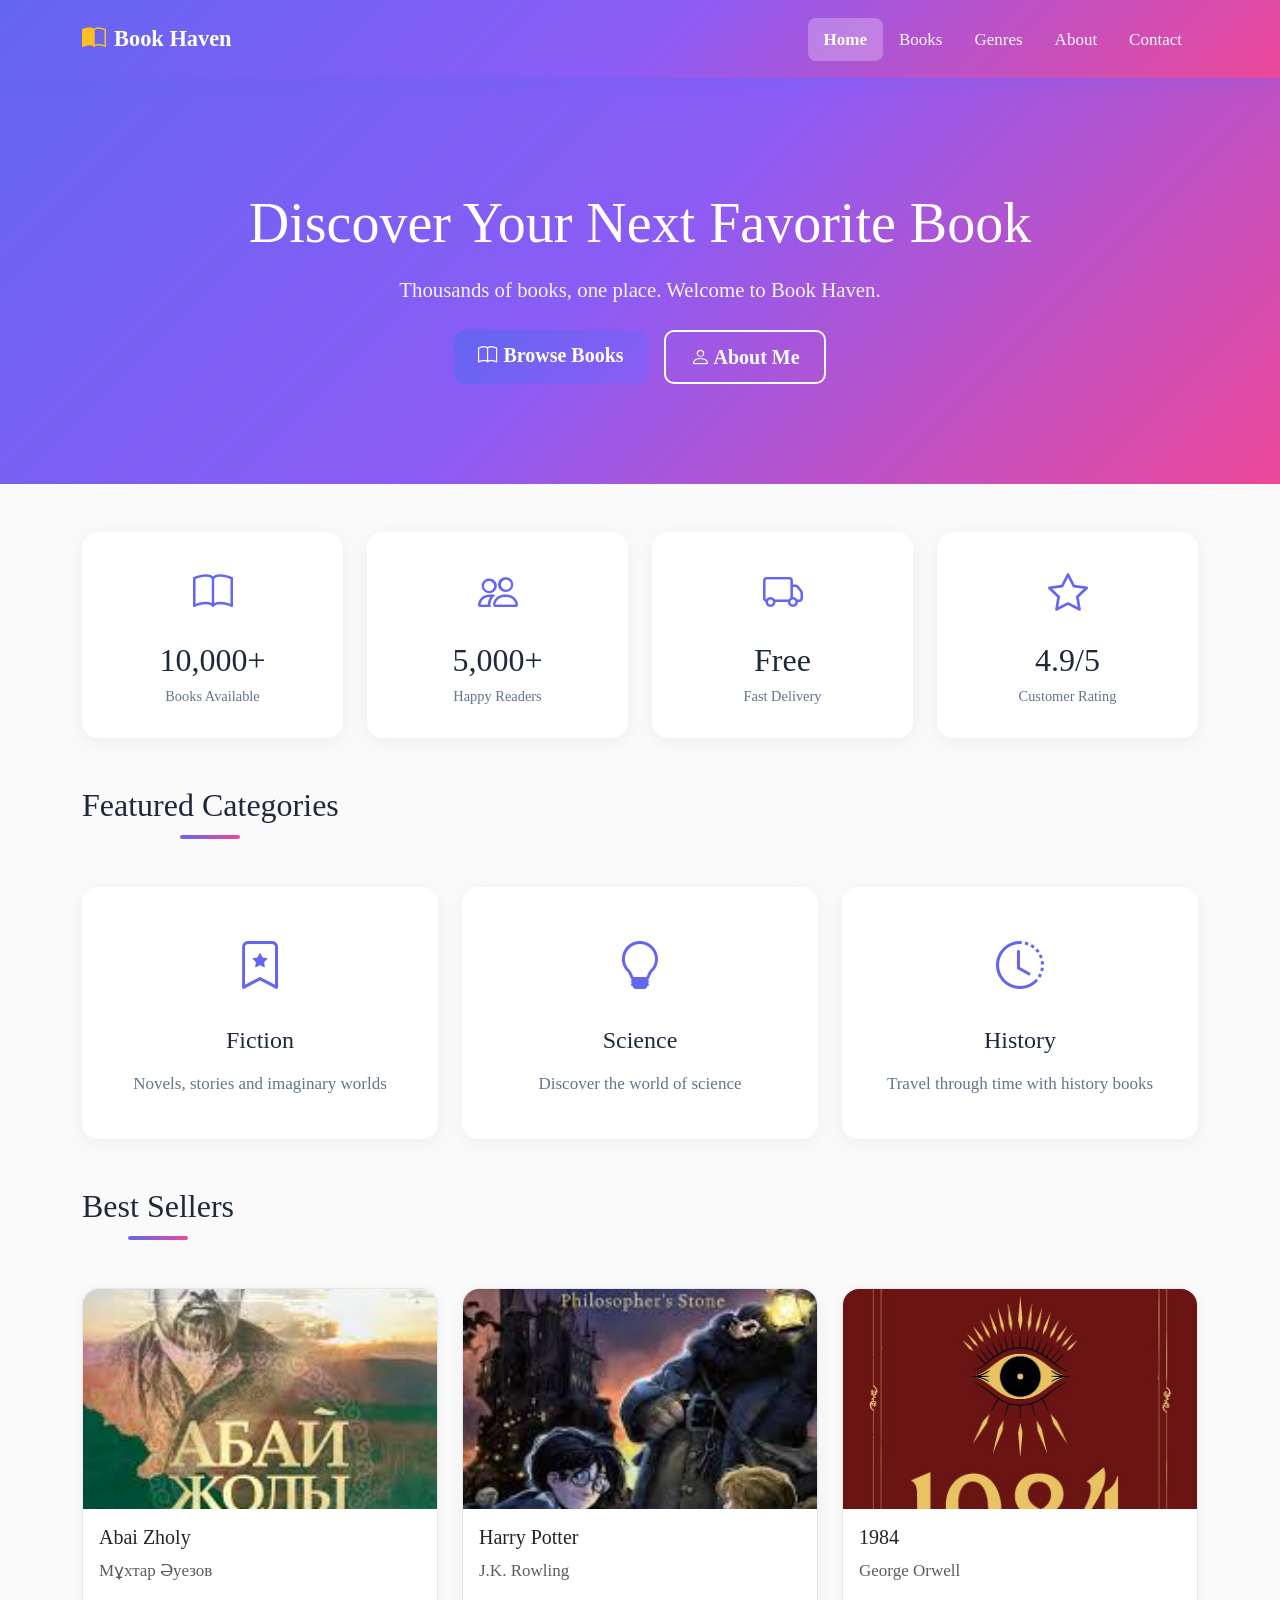
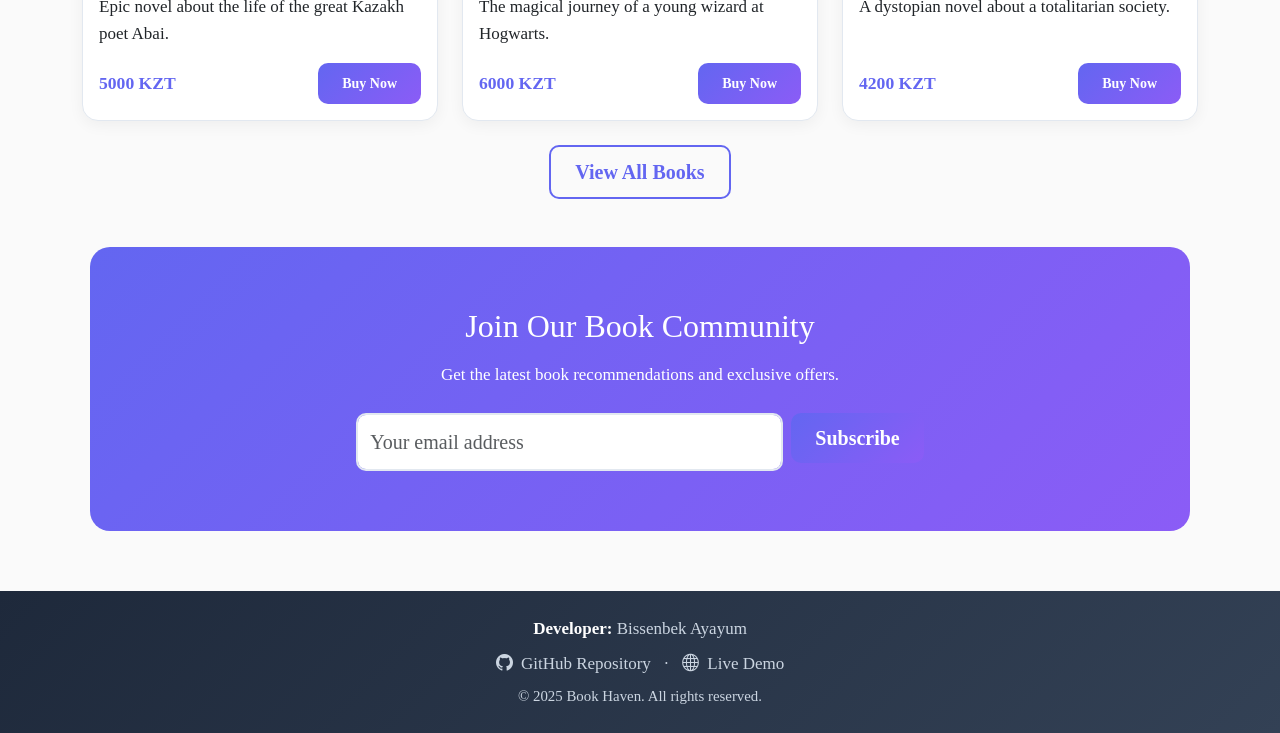
==== commit 2516ecec: "Add GitHub and Live Demo links to all footers" ====
--- a/index.html
+++ b/index.html
@@ -178,19 +178,27 @@
         </div>
     </section>
 
-    <footer class="footer-custom text-center py-4">
-        <div class="container">
-            <p class="mb-1"><strong>Developer:</strong> Bissenbek Ayayum</p>
-            <p class="mb-1">
-                <a href="index.html">Home</a> ·
-                <a href="books.html">Books</a> ·
-                <a href="genres.html">Genres</a> ·
-                <a href="about.html">About</a> ·
-                <a href="contact.html">Contact</a>
-            </p>
-            <p class="mb-0 small">&copy; 2025 Book Haven. All rights reserved.</p>
-        </div>
-    </footer>
+   <footer class="footer-custom text-center py-4">
+    <div class="container">
+        <p class="mb-2"><strong>Developer:</strong> Bissenbek Ayayum</p>
+        <p class="mb-2">
+            <a href="https://github.com/abisenbeekk/web-assignment1-book-haven" 
+               target="_blank" 
+               rel="noopener noreferrer" 
+               class="footer-link">
+                <i class="bi bi-github"></i> GitHub Repository
+            </a>
+            &nbsp;·&nbsp;
+            <a href="https://abisenbeekk.github.io/web-assignment1-book-haven/" 
+               target="_blank" 
+               rel="noopener noreferrer" 
+               class="footer-link">
+                <i class="bi bi-globe"></i> Live Demo
+            </a>
+        </p>
+        <p class="mb-0 small">&copy; 2025 Book Haven. All rights reserved.</p>
+    </div>
+</footer>
 
     <script src="https://cdn.jsdelivr.net/npm/bootstrap@5.3.3/dist/js/bootstrap.bundle.min.js"></script>
 </body>
--- a/css/style.css
+++ b/css/style.css
@@ -459,4 +459,19 @@
     object-fit: cover;          
     border: 6px solid #6366f1;  
     box-shadow: 0 10px 30px rgba(99, 102, 241, 0.3);
+}
+.footer-link {
+    color: #fbbf24;
+    text-decoration: none;
+    font-weight: 500;
+    transition: color 0.3s;
+}
+
+.footer-link:hover {
+    color: #fff;
+    text-decoration: underline;
+}
+
+.footer-link i {
+    margin-right: 4px;
 }
